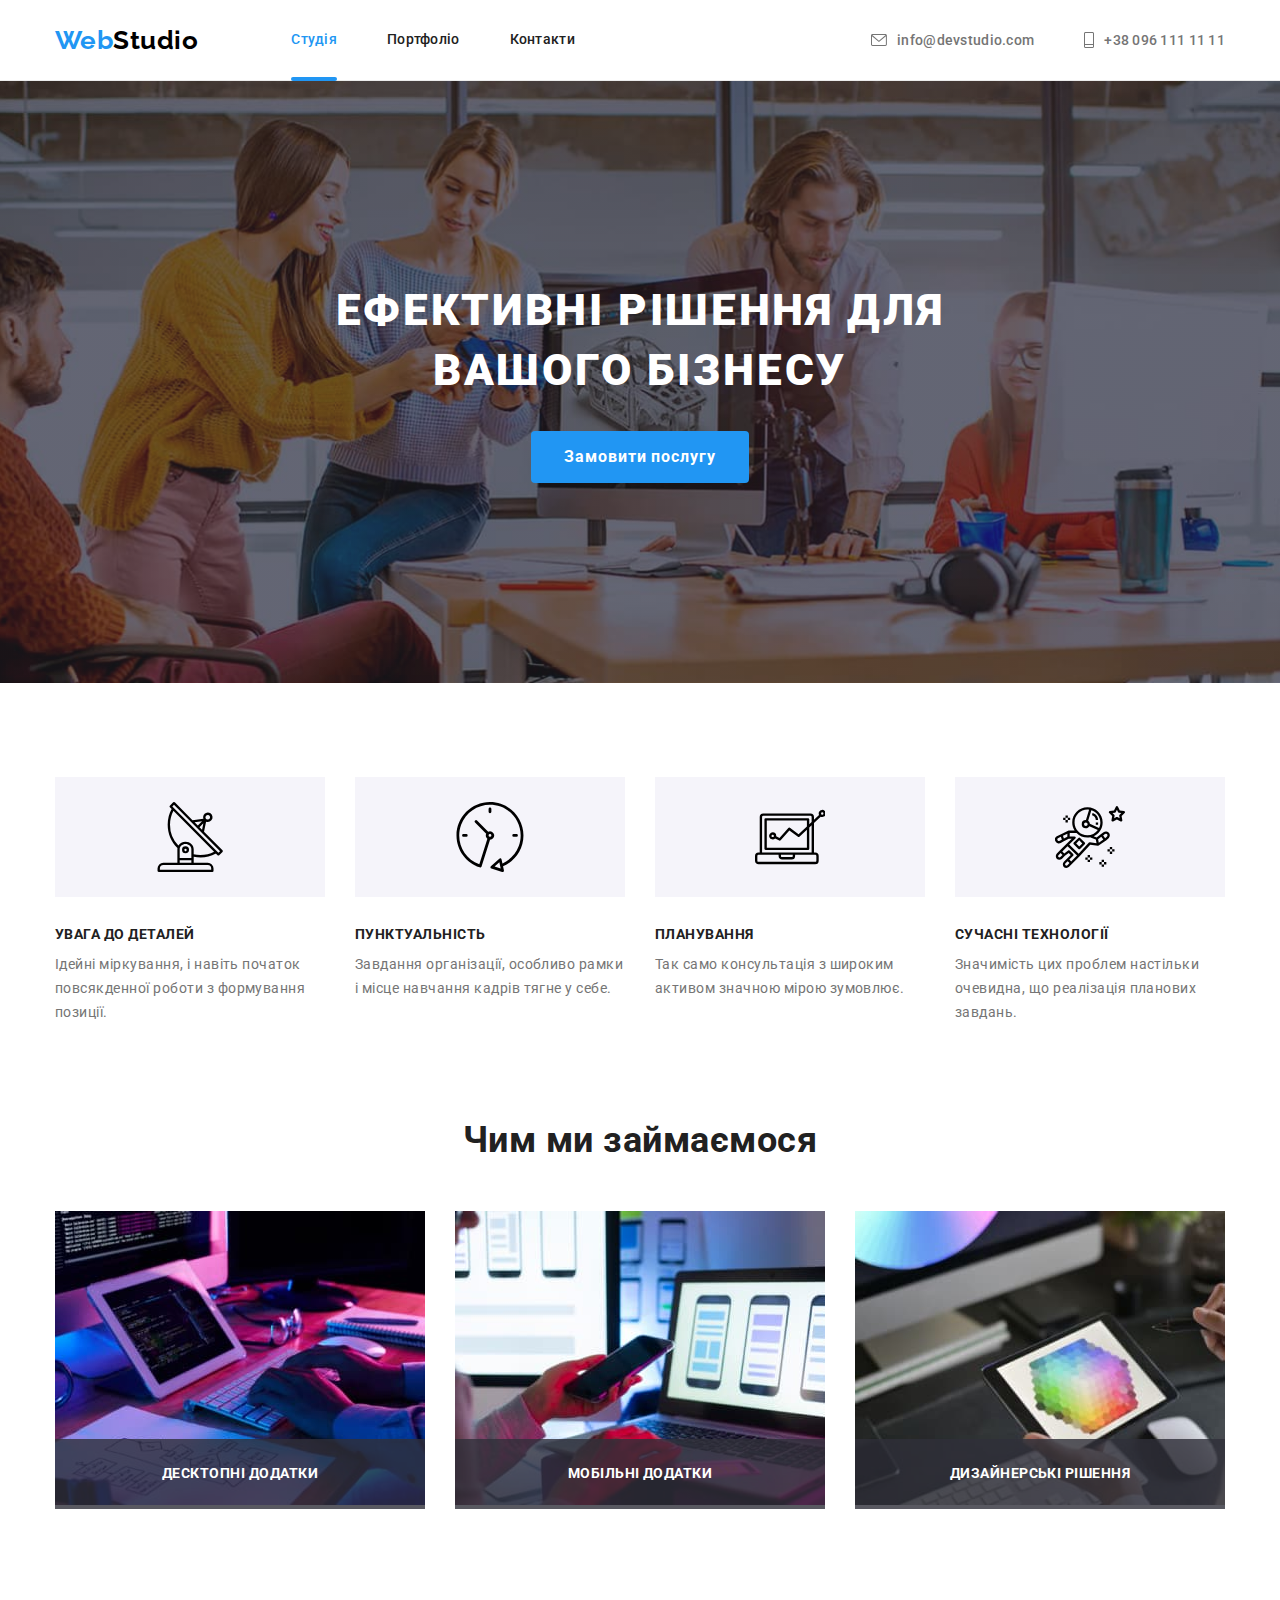
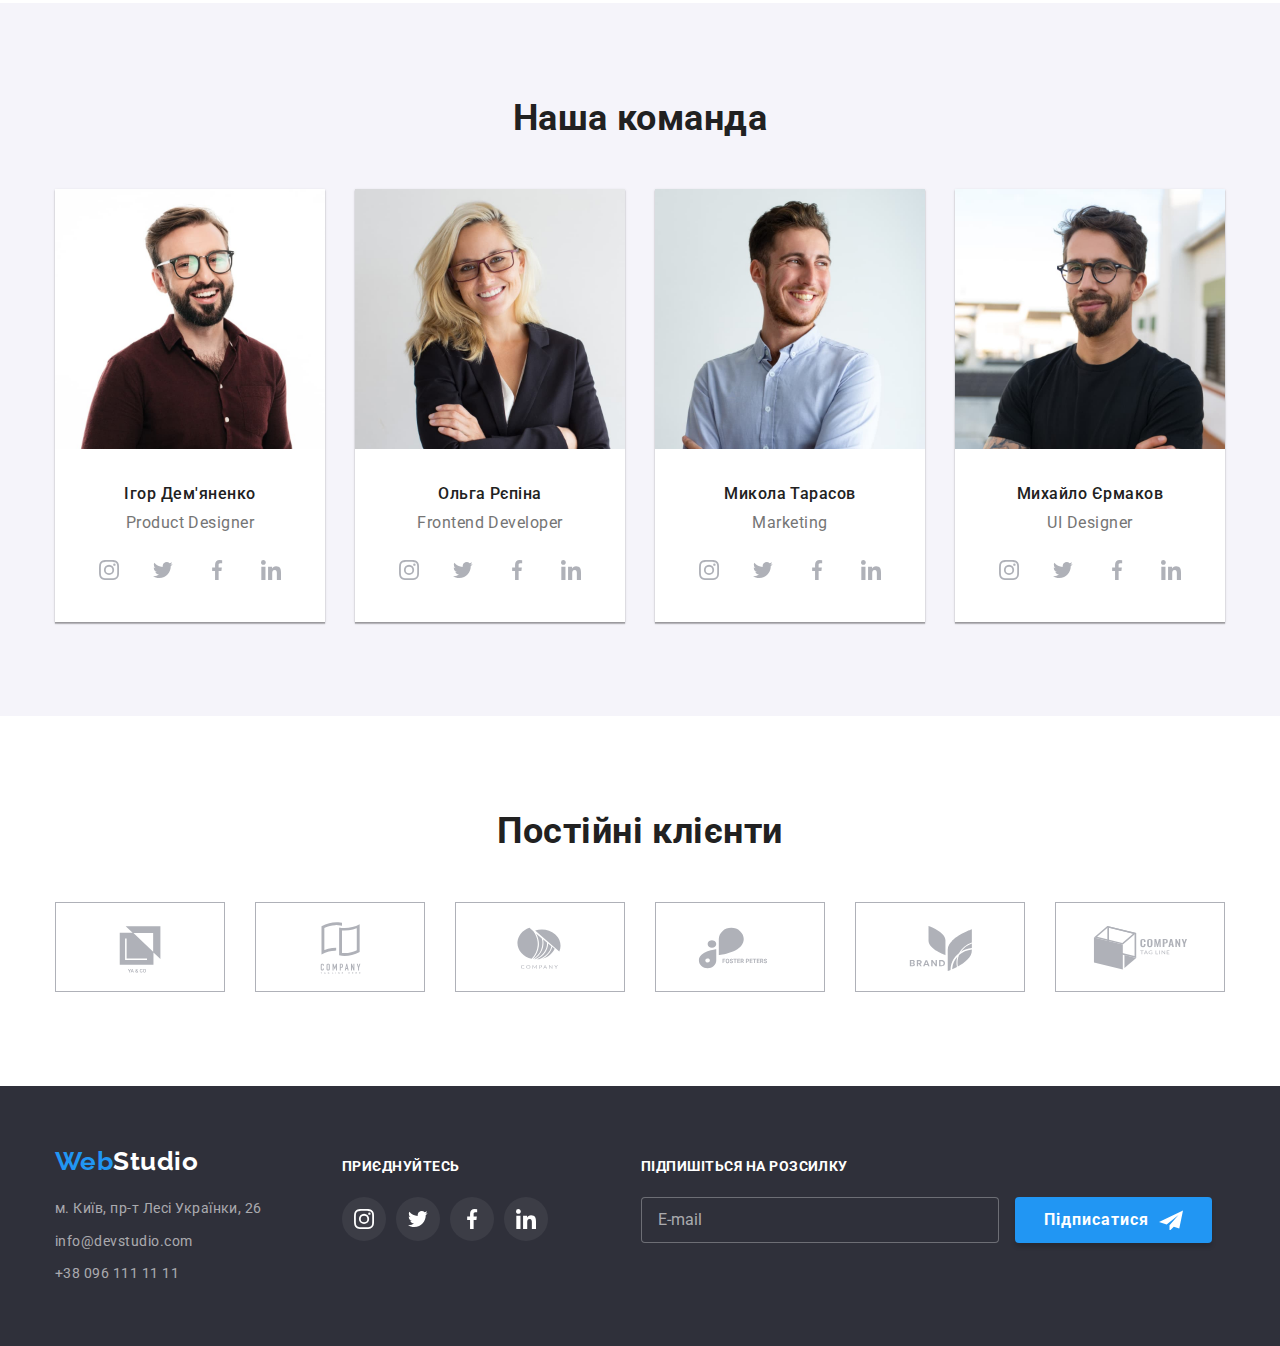
==== index.html @ da835563 "Перенесены файлы из дз 7" ====
<!DOCTYPE html>
<html lang="uk">
  <head>
    <meta charset="UTF-8" />
    <meta http-equiv="X-UA-Compatible" content="IE=edge" />
    <meta name="viewport" content="width=device-width, initial-scale=1.0" />
    <title>Студія</title>
    <link rel="preconnect" href="https://fonts.googleapis.com" />
    <link rel="preconnect" href="https://fonts.gstatic.com" crossorigin />
    <link
      href="https://fonts.googleapis.com/css2?family=Raleway:wght@700&family=Roboto:wght@400;500;700;900&display=swap"
      rel="stylesheet"
    />
    <link
      rel="stylesheet"
      href="https://cdnjs.cloudflare.com/ajax/libs/modern-normalize/1.1.0/modern-normalize.min.css"
    />
    <link rel="stylesheet" href="./css/main.min.css" />
  </head>

  <body>
    <header class="header">
      <div class="container header__section">
        <nav class="header__nav">
          <a class="header__logo logo link" href="./index.html"
            >Web<span class="header__logo--black">Studio</span></a
          >
          <ul class="nav list">
            <li class="nav__item">
              <a class="nav__link link nav__link--current" href="./index.html"
                >Студія</a
              >
            </li>
            <li class="nav__item">
              <a class="nav__link link" href="./portfolio.html">Портфоліо</a>
            </li>
            <li class="nav__item">
              <a class="nav__link link" href="">Контакти</a>
            </li>
          </ul>
        </nav>
        <ul class="header-contact header-contack__list list">
          <li class="header-contact__item">
            <a
              class="header-contact__link link"
              href="mailto:info@devstudio.com"
              ><svg class="header-contact__icon" width="16" height="12">
                <use href="./images/icons.svg#icon-envelope"></use>
              </svg>
              info@devstudio.com</a
            >
          </li>
          <li class="header-contact__item">
            <a class="header-contact__link link" href="tel:+380961111111"
              ><svg class="header-contact__icon" width="10" height="16">
                <use href="./images/icons.svg#icon-mobile"></use>
              </svg>
              +38 096 111 11 11</a
            >
          </li>
        </ul>
      </div>
    </header>

    <main>
      <section class="hero">
        <h1 class="hero__title">Ефективні рішення для вашого бізнесу</h1>
        <button class="hero__btn" type="button" data-modal-open>
          Замовити послугу
        </button>
      </section>

      <section class="features">
        <div class="container">
          <h2 class="visually-hidden">Переваги</h2>
          <ul class="features-list list">
            <li class="features-list__item">
              <div class="features-list__icon-fon">
                <svg class="features-list__icon" width="70" height="70">
                  <use href="./images/icons.svg#icon-antenna"></use>
                </svg>
              </div>

              <h3 class="features-list__title">УВАГА ДО ДЕТАЛЕЙ</h3>
              <p class="features-list__text">
                Ідейні міркування, і навіть початок повсякденної роботи з
                формування позиції.
              </p>
            </li>
            <li class="features-list__item">
              <div class="features-list__icon-fon">
                <svg class="features-list__icon" width="70" height="70">
                  <use href="./images/icons.svg#icon-clock"></use>
                </svg>
              </div>

              <h3 class="features-list__title">ПУНКТУАЛЬНІСТЬ</h3>
              <p class="features-list__text">
                Завдання організації, особливо рамки і місце навчання кадрів
                тягне у себе.
              </p>
            </li>
            <li class="features-list__item">
              <div class="features-list__icon-fon">
                <svg class="features-list__icon" width="70" height="70">
                  <use href="./images/icons.svg#icon-diagram"></use>
                </svg>
              </div>

              <h3 class="features-list__title">ПЛАНУВАННЯ</h3>
              <p class="features-list__text">
                Так само консультація з широким активом значною мірою зумовлює.
              </p>
            </li>
            <li class="features-list__item">
              <div class="features-list__icon-fon">
                <svg class="features-list__icon" width="70" height="70">
                  <use href="./images/icons.svg#icon-astronaut"></use>
                </svg>
              </div>

              <h3 class="features-list__title">СУЧАСНІ ТЕХНОЛОГІЇ</h3>
              <p class="features-list__text">
                Значимість цих проблем настільки очевидна, що реалізація
                планових завдань.
              </p>
            </li>
          </ul>
        </div>
      </section>

      <section class="work">
        <div class="container">
          <h2 class="work__title section-title">Чим ми займаємося</h2>
          <ul class="work-list list">
            <li class="work-list__item">
              <img
                src="./images/box1.jpg"
                alt="співробітник працює за компом"
                width="370"
                height="294"
              />
              <p class="work-list__text">Десктопні додатки</p>
            </li>
            <li class="work-list__item">
              <img
                src="./images/box2.jpg"
                alt="створення мобільного додатку"
                width="370"
                height="294"
              />
              <p class="work-list__text">Мобільні додатки</p>
            </li>
            <li class="work-list__item">
              <img
                src="./images/box3.jpg"
                alt="веб-дизайнер обирає кольори"
                width="370"
                height="294"
              />
              <p class="work-list__text">Дизайнерські рішення</p>
            </li>
          </ul>
        </div>
      </section>

      <section class="team">
        <div class="container">
          <h2 class="team__title section-title">Наша команда</h2>
          <ul class="team-list list">
            <li class="team-list__item">
              <img
                src="./images/img1.jpg"
                alt="фото Ігор Дем'яненко"
                width="270"
                height="260"
              />
              <div class="team-list__workers">
                <h3 class="team-list__worker">Ігор Дем'яненко</h3>
                <p class="team-list__profession" lang="en">Product Designer</p>
                <ul class="team-list__social-list list">
                  <li class="team-list__social-item">
                    <a class="team-list__social-link link" href="">
                      <svg
                        class="team-list__social-icon"
                        width="20"
                        height="20"
                      >
                        <use href="./images/icons.svg#icon-instagram"></use>
                      </svg>
                    </a>
                  </li>

                  <li class="team-list__social-item">
                    <a class="team-list__social-link link" href="">
                      <svg
                        class="team-list__social-icon"
                        width="20"
                        height="20"
                      >
                        <use href="./images/icons.svg#icon-twitter"></use>
                      </svg>
                    </a>
                  </li>

                  <li class="team-list__social-item">
                    <a class="team-list__social-link link" href="">
                      <svg
                        class="team-list__social-icon"
                        width="20"
                        height="20"
                      >
                        <use href="./images/icons.svg#icon-facebook"></use>
                      </svg>
                    </a>
                  </li>

                  <li class="team-list__social-item">
                    <a class="team-list__social-link link" href="">
                      <svg
                        class="team-list__social-icon"
                        width="20"
                        height="20"
                      >
                        <use href="./images/icons.svg#icon-linkedin"></use>
                      </svg>
                    </a>
                  </li>
                </ul>
              </div>
            </li>

            <li class="team-list__item">
              <img
                src="./images/img2.jpg"
                alt="фото Ольга Рєпіна"
                width="270"
                height="260"
              />
              <div class="team-list__workers">
                <h3 class="team-list__worker">Ольга Рєпіна</h3>
                <p class="team-list__profession" lang="en">
                  Frontend Developer
                </p>
                <ul class="team-list__social-list list">
                  <li class="team-list__social-item">
                    <a class="team-list__social-link link" href="">
                      <svg
                        class="team-list__social-icon"
                        width="20"
                        height="20"
                      >
                        <use href="./images/icons.svg#icon-instagram"></use>
                      </svg>
                    </a>
                  </li>

                  <li class="team-list__social-item">
                    <a class="team-list__social-link link" href="">
                      <svg
                        class="team-list__social-icon"
                        width="20"
                        height="20"
                      >
                        <use href="./images/icons.svg#icon-twitter"></use>
                      </svg>
                    </a>
                  </li>

                  <li class="team-list__social-item">
                    <a class="team-list__social-link link" href="">
                      <svg
                        class="team-list__social-icon"
                        width="20"
                        height="20"
                      >
                        <use href="./images/icons.svg#icon-facebook"></use>
                      </svg>
                    </a>
                  </li>

                  <li class="team-list__social-item">
                    <a class="team-list__social-link link" href="">
                      <svg
                        class="team-list__social-icon"
                        width="20"
                        height="20"
                      >
                        <use href="./images/icons.svg#icon-linkedin"></use>
                      </svg>
                    </a>
                  </li>
                </ul>
              </div>
            </li>
            <li class="team-list__item">
              <img
                src="./images/img3.jpg"
                alt="фото Микола Тарасов"
                width="270"
                height="260"
              />
              <div class="team-list__workers">
                <h3 class="team-list__worker">Микола Тарасов</h3>
                <p class="team-list__profession" lang="en">Marketing</p>
                <ul class="team-list__social-list list">
                  <li class="team-list__social-item">
                    <a class="team-list__social-link link" href="">
                      <svg
                        class="team-list__social-icon"
                        width="20"
                        height="20"
                      >
                        <use href="./images/icons.svg#icon-instagram"></use>
                      </svg>
                    </a>
                  </li>

                  <li class="team-list__social-item">
                    <a class="team-list__social-link link" href="">
                      <svg
                        class="team-list__social-icon"
                        width="20"
                        height="20"
                      >
                        <use href="./images/icons.svg#icon-twitter"></use>
                      </svg>
                    </a>
                  </li>

                  <li class="team-list__social-item">
                    <a class="team-list__social-link link" href="">
                      <svg
                        class="team-list__social-icon"
                        width="20"
                        height="20"
                      >
                        <use href="./images/icons.svg#icon-facebook"></use>
                      </svg>
                    </a>
                  </li>

                  <li class="team-list__social-item">
                    <a class="team-list__social-link link" href="">
                      <svg
                        class="team-list__social-icon"
                        width="20"
                        height="20"
                      >
                        <use href="./images/icons.svg#icon-linkedin"></use>
                      </svg>
                    </a>
                  </li>
                </ul>
              </div>
            </li>
            <li class="team-list__item">
              <img
                src="./images/img4.jpg"
                alt="фото Михайло Єрмаков"
                width="270"
                height="260"
              />
              <div class="team-list__workers">
                <h3 class="team-list__worker">Михайло Єрмаков</h3>
                <p class="team-list__profession" lang="en">UI Designer</p>
                <ul class="team-list__social-list list">
                  <li class="team-list__social-item">
                    <a class="team-list__social-link link" href="">
                      <svg
                        class="team-list__social-icon"
                        width="20"
                        height="20"
                      >
                        <use href="./images/icons.svg#icon-instagram"></use>
                      </svg>
                    </a>
                  </li>

                  <li class="team-list__social-item">
                    <a class="team-list__social-link link" href="">
                      <svg
                        class="team-list__social-icon"
                        width="20"
                        height="20"
                      >
                        <use href="./images/icons.svg#icon-twitter"></use>
                      </svg>
                    </a>
                  </li>

                  <li class="team-list__social-item">
                    <a class="team-list__social-link link" href="">
                      <svg
                        class="team-list__social-icon"
                        width="20"
                        height="20"
                      >
                        <use href="./images/icons.svg#icon-facebook"></use>
                      </svg>
                    </a>
                  </li>

                  <li class="team-list__social-item">
                    <a class="team-list__social-link link" href="">
                      <svg
                        class="team-list__social-icon"
                        width="20"
                        height="20"
                      >
                        <use href="./images/icons.svg#icon-linkedin"></use>
                      </svg>
                    </a>
                  </li>
                </ul>
              </div>
            </li>
          </ul>
        </div>
      </section>

      <section class="client">
        <div class="container">
          <h2 class="client__title">Постійні клієнти</h2>
          <ul class="client__list customers list">
            <li class="customers__item">
              <a class="customers__link link" href="">
                <svg class="customers__icon" width="106" height="60">
                  <use href="./images/icons.svg#icon-client_1"></use>
                </svg>
              </a>
            </li>

            <li class="customers__item">
              <a class="customers__link link" href="">
                <svg class="customers__icon" width="106" height="60">
                  <use href="./images/icons.svg#icon-client_2"></use>
                </svg>
              </a>
            </li>

            <li class="customers__item">
              <a class="customers__link link" href="">
                <svg class="customers__icon" width="106" height="60">
                  <use href="./images/icons.svg#icon-client_3"></use>
                </svg>
              </a>
            </li>

            <li class="customers__item">
              <a class="customers__link link" href="">
                <svg class="customers__icon" width="106" height="60">
                  <use href="./images/icons.svg#icon-client_4"></use>
                </svg>
              </a>
            </li>

            <li class="customers__item">
              <a class="customers__link link" href="">
                <svg class="customers__icon" width="106" height="60">
                  <use href="./images/icons.svg#icon-client_5"></use>
                </svg>
              </a>
            </li>

            <li class="customers__item">
              <a class="customers__link link" href="">
                <svg class="customers__icon" width="106" height="60">
                  <use href="./images/icons.svg#icon-client_6"></use>
                </svg>
              </a>
            </li>
          </ul>
        </div>
      </section>
    </main>

    <footer class="footer">
      <div class="container">
        <div class="footer__flex">
          <div class="footer__contacts-flex">
            <a class="footer__logo logo link" href="./index.html"
              >Web<span class="footer__logo--white">Studio</span>
            </a>

            <address class="footer-contact">
              <ul class="footer-contact__list list">
                <li class="footer-contact__item">
                  <a
                    class="footer-contact__link footer-contact__address link"
                    href="https://goo.gl/maps/CdvJLRiEL6Q8Smko8"
                    target="_blank"
                    rel="noreferrer noopener"
                    >м. Київ, пр-т Лесі Українки, 26</a
                  >
                </li>
                <li class="footer-contact__item">
                  <a
                    class="footer-contact__link link"
                    href="mailto:info@devstudio.com"
                    >info@devstudio.com</a
                  >
                </li>
                <li class="footer-contact__item">
                  <a class="footer-contact__link link" href="tel:+380961111111"
                    >+38 096 111 11 11</a
                  >
                </li>
              </ul>
            </address>
          </div>
          <div class="social-section">
            <p class="social-section__text">ПРИЄДНУЙТЕСЬ</p>
            <ul class="footer-list list">
              <li class="footer-list__item">
                <a class="footer-list__link" href="">
                  <svg class="footer-list__icon" width="20" height="20">
                    <use href="./images/icons.svg#icon-instagram"></use>
                  </svg>
                </a>
              </li>

              <li class="footer-list__item">
                <a class="footer-list__link" href="">
                  <svg class="footer-list__icon" width="20" height="20">
                    <use href="./images/icons.svg#icon-twitter"></use>
                  </svg>
                </a>
              </li>

              <li class="footer-list__item">
                <a class="footer-list__link" href="">
                  <svg class="footer-list__icon" width="20" height="20">
                    <use href="./images/icons.svg#icon-facebook"></use>
                  </svg>
                </a>
              </li>

              <li class="footer-list__item">
                <a class="footer-list__link" href="">
                  <svg class="footer-list__icon" width="20" height="20">
                    <use href="./images/icons.svg#icon-linkedin"></use>
                  </svg>
                </a>
              </li>
            </ul>
          </div>
          <div class="footer-submit">
            <p class="footer-submit__text">Підпишіться на розсилку</p>
            <div class="footer-submit__form">
              <label class="footer-submit__label" for="submit-mail"></label>
              <input
                class="footer-submit__input"
                type="email"
                name="submit-mail"
                id="submit-mail"
                placeholder="E-mail"
              />
              <button class="footer-submit__btn" type="submit">
                Підписатися
              </button>
            </div>
          </div>
        </div>
      </div>
    </footer>
    <div class="backdrop is-hidden" data-modal>
      <div class="modal">
        <button type="button" class="close-btn" data-modal-close>
          <svg class="modal-icon" width="11" height="11">
            <use href="./images/icons.svg#icon-vector"></use>
          </svg>
        </button>

        <form class="form">
          <span class="form-title">Залиште свої дані, ми вам передзвонимо</span>

          <div class="form-field top-title">
            <label class="form-label" for="name">Ім'я</label>
            <input class="form-input" type="text" name="name" id="name" />
            <svg class="input-icon" width="12" height="12">
              <use href="./images/icons.svg#icon-name"></use>
            </svg>
          </div>
          <div class="form-field">
            <label class="form-label" for="tel">Телефон</label>
            <input class="form-input" type="tel" name="tel" id="tel" />
            <svg class="input-icon" width="12" height="12">
              <use href="./images/icons.svg#icon-tel"></use>
            </svg>
          </div>
          <div class="form-field">
            <label class="form-label" for="email">Пошта</label>
            <input class="form-input" type="email" name="email" id="email" />
            <svg class="input-icon" width="12" height="12">
              <use href="./images/icons.svg#icon-mail"></use>
            </svg>
          </div>
          <div class="form-field">
            <label class="comment-label" for="comment">Коментар</label>
            <textarea
              class="comment"
              name="comment"
              id="comment"
              rows="9"
              placeholder="Введите текст"
            ></textarea>
          </div>
          <div class="form-field-chek">
            <label class="policy-label" for="policy">
              <input
                class="form-checkbox"
                type="checkbox"
                name="policy"
                id="policy"
              />
              <span class="icon-chek"></span>
              Погоджуюся з розсилкою та приймаю
              <a class="policy-link" href="">Умови договору</a>
            </label>
          </div>
          <button class="form-btn" type="submit">Відправити</button>
        </form>
      </div>
    </div>
    <script src="./js/modal.js"></script>
  </body>
</html>
---- css/main.min.css ----
:root{--primary-text-color: #212121;--secondary-text-color: #757575;--white-text-color: #ffffff;--accent-color: #2196f3;--black-logo-color: #000000;--footer-text-color: rgba(255, 255, 255, 0.6);--white-background-color: #ffffff;--hero-background-color: #2f303a;--team-background-color: #f5f4fa}body{font-family:"Roboto";letter-spacing:0.03em;background-color:var(--white-background-color);color:var(--primary-text-color)}.list{list-style:none}.link{text-decoration:none}h1,h2,h3,h4,h5,h6,p,ul{margin:0;padding:0}.container{width:1200px;margin-left:auto;margin-right:auto;padding-left:15px;padding-right:15px}.section-title{font-weight:700;font-size:36px;line-height:1.17;text-align:center;color:var(--primary-text-color)}.logo{font-family:"Raleway";font-weight:700;font-size:26px;line-height:1.19;align-items:center;text-align:center;color:var(--accent-color)}.visually-hidden{position:absolute;width:1px;height:1px;margin:-1px;padding:0;overflow:hidden;border:0;clip:rect(0 0 0 0)}.header{border-bottom:1px solid #ececec}.header__section{display:flex;align-items:center}.header__nav{display:flex;align-items:center}.header__logo{margin-right:93px}.header__logo--black{color:var(--black-logo-color)}.nav{display:flex}.nav__item:not(:last-child){margin-right:50px}.nav__link{display:block;padding-top:32px;padding-bottom:32px;font-weight:500;font-size:14px;line-height:1.14;letter-spacing:0.02em;color:var(--primary-text-color);position:relative;transition:color 250ms cubic-bezier(0.4, 0, 0.2, 1)}.nav__link:focus,.nav__link:hover{color:var(--accent-color)}.nav__link--current{color:var(--accent-color)}.nav__link--current::after{position:absolute;display:block;content:"";width:100%;height:4px;border-radius:2px;bottom:-1px;background-color:var(--accent-color)}.header-contact{display:flex}.header-contack__list{margin-left:auto}.header-contact__item+.header-contact__item{margin-left:50px}.header-contact__link{display:inline-flex;padding:32px 0px 32px;align-items:center;font-weight:500;font-size:14px;line-height:16px;letter-spacing:0.02em;color:var(--secondary-text-color);transition:color 250ms cubic-bezier(0.4, 0, 0.2, 1)}.header-contact__link:hover,.header-contact__link:focus{color:var(--accent-color)}.header-contact__icon{margin-right:10px;fill:currentColor}.hero{padding-top:200px;padding-bottom:200px;max-width:1600px;min-height:600px;margin-left:auto;margin-right:auto;background-image:linear-gradient(to right, rgba(47,48,58,0.4), rgba(47,48,58,0.4)),url(../images/hero.jpg);background-color:var(--hero-background-color);background-repeat:no-repeat;background-position:center;background-size:cover;text-align:center}.hero__title{margin-bottom:30px;margin-left:auto;margin-right:auto;max-width:696px;font-weight:900;font-size:44px;line-height:1.36;letter-spacing:0.06em;text-transform:uppercase;color:var(--white-text-color)}.hero__btn{display:inline-block;min-width:200px;border-radius:4px;border:1px solid transparent;padding:10px 32px;background-color:var(--accent-color);color:var(--white-text-color);font-family:"Roboto";font-weight:700;font-size:16px;line-height:1.88;align-items:center;text-align:center;letter-spacing:0.06em;cursor:pointer;transition:background-color 250ms cubic-bezier(0.4, 0, 0.2, 1),color 250ms cubic-bezier(0.4, 0, 0.2, 1)}.hero__btn:hover,.hero__btn:focus{background-color:var(--white-text-color);color:var(--accent-color)}.features{padding-top:94px;padding-bottom:94px}.features-list{display:flex}.features-list__item:not(:last-child){margin-right:30px;max-width:270px}.features-list__icon-fon{display:flex;width:270px;height:120px;align-items:center;justify-content:center;flex-direction:column;margin-bottom:30px;background-color:var(--team-background-color)}.features-list__icon{align-items:center}.features-list__title{margin-bottom:10px;font-weight:700;font-size:14px;line-height:1.14;text-transform:uppercase}.features-list__text{font-size:14px;line-height:1.71;color:var(--secondary-text-color)}.work{padding-bottom:94px}.work__title{margin-bottom:50px}.work-list{display:flex}.work-list__item{position:relative}.work-list__item:not(:last-child){margin-right:30px}.work-list__text{width:100%;position:absolute;bottom:0;left:0;padding:27px 0px;font-weight:bold;font-size:14px;line-height:1.14;text-align:center;text-transform:uppercase;color:var(--white-text-color);background-color:rgba(47,48,58,0.8)}.team{padding-top:94px;padding-bottom:94px;background-color:var(--team-background-color)}.team__title{margin-bottom:50px}.team-list{display:flex}.team-list__item{box-shadow:0px 1px 3px rgba(0,0,0,0.12),0px 1px 1px rgba(0,0,0,0.14),0px 2px 1px rgba(0,0,0,0.2);background-color:var(--white-background-color)}.team-list__item:not(:last-child){margin-right:30px}.team-list__workers{padding:30px 0px}.team-list__worker{font-weight:500;font-size:16px;line-height:1.19;text-align:center}.team-list__profession{margin-top:10px;font-size:16px;line-height:1.19;text-align:center;color:var(--secondary-text-color)}.team-list__social-list{display:flex;justify-content:space-between;align-items:center;padding:0px 32px;margin-top:16px;list-style:none}.team-list__social-item{width:44px;height:44px}.team-list__social-link{display:block;width:44px;height:44px;border-radius:50%;color:#afb1b8;background-color:#ffffff;transition:background-color 250ms cubic-bezier(0.4, 0, 0.2, 1),color 250ms cubic-bezier(0.4, 0, 0.2, 1)}.team-list__social-link:hover,.team-list__social-link:focus{color:#ffffff;background-color:var(--accent-color)}.team-list__social-icon{margin:12px 0px 0px 12px;fill:currentColor}.client{padding-top:94px;padding-bottom:94px}.client__title{margin-bottom:50px;font-weight:700;font-size:36px;line-height:1.17;text-align:center}.client__list{padding:0;margin:0;list-style:none;justify-content:space-between;align-items:center}.customers{display:flex}.customers__item{width:170px;height:90px;transition:border-color 250ms cubic-bezier(0.4, 0, 0.2, 1),color 250ms cubic-bezier(0.4, 0, 0.2, 1)}.customers__item:not(:last-child){margin-right:30px}.customers__item:focus,.customers__item:hover{color:var(--accent-color);border-color:var(--accent-color)}.customers__link{display:block;width:170px;height:90px;border:1px solid #afb1b8;color:#afb1b8;background-color:#fff;padding:16px 32px;transition:border-color 250ms cubic-bezier(0.4, 0, 0.2, 1),color 250ms cubic-bezier(0.4, 0, 0.2, 1)}.customers__link:focus,.customers__link:hover{color:var(--accent-color);border-color:var(--accent-color)}.customers__icon{fill:currentColor}.footer{padding-top:60px;padding-bottom:60px;background-color:var(--hero-background-color)}.footer__flex{display:flex;margin:0;padding:0;list-style:none}.footer__logo--white{color:var(--white-text-color)}.footer-contact{margin-top:20px}.footer-contact__address{color:var(--white-text-color)}.footer-contact__item{margin-top:9px}.footer-contact__link{font-style:normal;font-size:14px;line-height:1.71;color:var(--footer-text-color);transition:color 250ms cubic-bezier(0.4, 0, 0.2, 1)}.footer-contact__link:hover,.footer-contact__link:focus{color:var(--accent-color)}.social-section{margin-left:80px;width:206px}.social-section__text{padding:20px 0px 10px 0px;margin-bottom:20px;font-weight:700;font-size:14px;line-height:1.14px;text-transform:uppercase;color:var(--white-text-color)}.footer-list{display:flex;justify-content:space-between;align-items:center;padding:0;margin-top:0;list-style:none}.footer-list__item{width:44px;height:44px}.footer-list__link{display:block;width:44px;height:44px;border-radius:50%;color:#ffffff;background-color:#ffffff10;transition:background-color 250ms cubic-bezier(0.4, 0, 0.2, 1),color 250ms cubic-bezier(0.4, 0, 0.2, 1)}.footer-list__link:hover,.footer-list__link:focus{color:#ffffff;background-color:var(--accent-color)}.footer-list__icon{margin:12px 0px 0px 12px;fill:currentColor}.footer-submit{margin-left:93px}.footer-submit__text{padding:20px 0px 10px 0px;margin-bottom:20px;font-weight:700;font-size:14px;line-height:1.14px;text-transform:uppercase;color:var(--white-text-color)}.footer-submit__input{width:358px;margin:0;padding:13px 16px;border-radius:4px;border:1px solid rgba(255,255,255,0.3);background-color:var(--hero-background-color);color:var(--white-text-color)}.footer-submit__input::placeholder{font-size:16px;line-height:1.25;color:rgba(255,255,255,0.6)}.footer-submit__btn{display:inline-flex;align-items:center;justify-content:center;border:none;margin:0;padding:8px 29px;border-radius:4px;background-color:var(--accent-color);box-shadow:0px 4px 4px rgba(0,0,0,0.15);color:var(--white-text-color);font-family:"Roboto";font-style:normal;font-weight:700;font-size:16px;line-height:1.87;letter-spacing:0.06em;cursor:pointer;min-height:43px;margin-left:12px}.footer-submit__btn::after{content:"";display:inline-block;width:24px;height:20px;margin-left:10px;background-image:url(../images/send.svg)}.portfolio-section{padding-top:94px;padding-bottom:94px}.portfolio-btn-list{display:flex;justify-content:center;margin-bottom:50px}.portfolio-btn-item:not(:last-child){margin-right:8px}.portfolio-item:hover .portfolio-overlay{transform:translateY(0)}.portfolio-description{position:relative;overflow:hidden}.portfolio-overlay{position:absolute;display:inline-block;content:"";width:100%;height:100%;top:0;left:0;background-color:rgba(33,150,243,0.9);transform:translateY(100%);transition:transform 250ms cubic-bezier(0.4, 0, 0.2, 1)}.portfolio-description-text{position:absolute;top:0;left:0;padding:63px 24px;font-size:18px;line-height:1.56;color:var(--white-text-color)}.portfolio-btn{display:inline-block;min-width:73px;border-radius:4px;border:1px solid transparent;padding:6px 22px;font-family:"Roboto";font-weight:500;font-size:16px;line-height:1.63;letter-spacing:0.03em;text-align:center;background-color:var(--team-background-color);color:var(--primary-text-color);cursor:pointer;transition:background-color 250ms cubic-bezier(0.4, 0, 0.2, 1),color 250ms cubic-bezier(0.4, 0, 0.2, 1),box-shadow 250ms cubic-bezier(0.4, 0, 0.2, 1)}.portfolio-btn:hover,.portfolio-btn:focus{background-color:var(--accent-color);color:var(--white-text-color);box-shadow:0px 3px 1px rgba(0,0,0,0.1),0px 1px 2px rgba(0,0,0,0.08),0px 2px 2px rgba(0,0,0,0.12)}.portfolio-list{display:flex;flex-wrap:wrap;margin:-15px}.portfolio-item{margin:15px;transition:box-shadow 250ms cubic-bezier(0.4, 0, 0.2, 1)}.portfolio-item:hover,.portfolio-item:focus{box-shadow:0px 3px 1px rgba(0,0,0,0.1),0px 1px 2px rgba(0,0,0,0.08),0px 2px 2px rgba(0,0,0,0.12)}.portfolio-border{border:1px solid #eeeeee;border-top:transparent;padding:20px 24px}.portfolio-list-title{font-weight:700;font-size:18px;line-height:2;letter-spacing:0.06em}.portfolio-list-text{margin-top:4px;font-size:16px;line-height:1.87;color:var(--secondary-text-color)}.backdrop{position:fixed;display:flex;align-items:center;justify-content:center;width:100vw;height:100vh;background-color:rgba(0,0,0,0.2);top:0;transition:opacity 250ms cubic-bezier(0.4, 0, 0.2, 1),visibility 250ms cubic-bezier(0.4, 0, 0.2, 1)}.backdrop.is-hidden{opacity:0;visibility:hidden;pointer-events:none}.backdrop.is-hidden .modal{transform:scale(2)}.modal{width:528px;min-height:581px;background-color:#ffffff;position:relative;transform:scale(1);transition:transform 250ms cubic-bezier(0.4, 0, 0.2, 1)}.modal-icon{fill:var(--black-logo-color);transition:fill 250ms cubic-bezier(0.4, 0, 0.2, 1)}.close-btn{position:absolute;display:flex;align-items:center;justify-content:center;right:8px;top:8px;background-color:transparent;border-radius:50%;width:30px;height:30px;border:1px solid rgba(0,0,0,0.1);cursor:pointer}.close-btn:hover .modal-icon{fill:var(--accent-color)}.form{width:528px;margin-left:auto;margin-right:auto;padding:40px}.form-title{font-weight:700;font-size:20px;line-height:1.15;text-align:center}.top-title{margin-top:12px}.form-field{position:relative;display:flex;flex-direction:column;margin-bottom:10px}.form-label,.comment-label{font-size:12px;line-height:1.17;letter-spacing:0.01em;color:var(--secondary-text-color);margin-bottom:4px}.form-input{width:100%;margin:0;padding:11px 42px;border:1px solid rgba(33,33,33,0.2);border-radius:4px;outline:none;transition:border-color 250ms cubic-bezier(0.4, 0, 0.2, 1)}.form-input:focus{border-color:var(--accent-color)}.form-input:focus ~ .input-icon{fill:var(--accent-color)}.input-icon{position:absolute;top:50%;left:15px;transform:translateY(25%);display:inline-block;width:12px;height:12px;transition:fill 250ms cubic-bezier(0.4, 0, 0.2, 1)}textarea{resize:none;border:1px solid rgba(33,33,33,0.2);border-radius:4px;padding:12px 16px;font-size:12px;line-height:1.17;letter-spacing:0.01em;height:120px;outline:none;transition:border-color 250ms cubic-bezier(0.4, 0, 0.2, 1)}textarea:focus{border-color:var(--accent-color)}.comment::placeholder{font-size:12px;line-height:1.17;letter-spacing:0.01em;color:#757575}.form-field-chek{padding-left:14px;margin-top:25px;margin-bottom:30px}.icon-chek{display:inline-block;width:16px;height:15px;border:2px solid #212121;border-radius:2px;margin-right:7px}.form-checkbox{position:absolute;width:1px;height:1px;margin:-1px;padding:0;overflow:hidden;border:0;clip:rect(0 0 0 0)}.form-checkbox:checked+.icon-chek{background-image:url(../images/icon-check.svg);background-position:center;background-repeat:no-repeat;background-color:var(--accent-color);background-origin:border-box;border-color:var(--accent-color)}.policy-label{display:flex;align-items:center;font-size:14px;line-height:1.71;color:var(--secondary-text-color)}.policy-link{margin-left:4px;color:#2196f3}.form-btn{display:flex;align-items:center;justify-content:center;margin:0 auto;padding:10px 56px;border:none;border-radius:4px;text-align:center;text-decoration:none;font-family:"Roboto";font-style:normal;font-weight:700;font-size:16px;line-height:1.87;letter-spacing:0.06em;cursor:pointer;background-color:var(--accent-color);box-shadow:0px 4px 4px rgba(0,0,0,0.15);color:var(--white-text-color);transition:background-color 250ms cubic-bezier(0.4, 0, 0.2, 1)}.form-btn:focus,.form-btn:hover{background-color:#188ce8}
/*# sourceMappingURL=main.min.css.map */
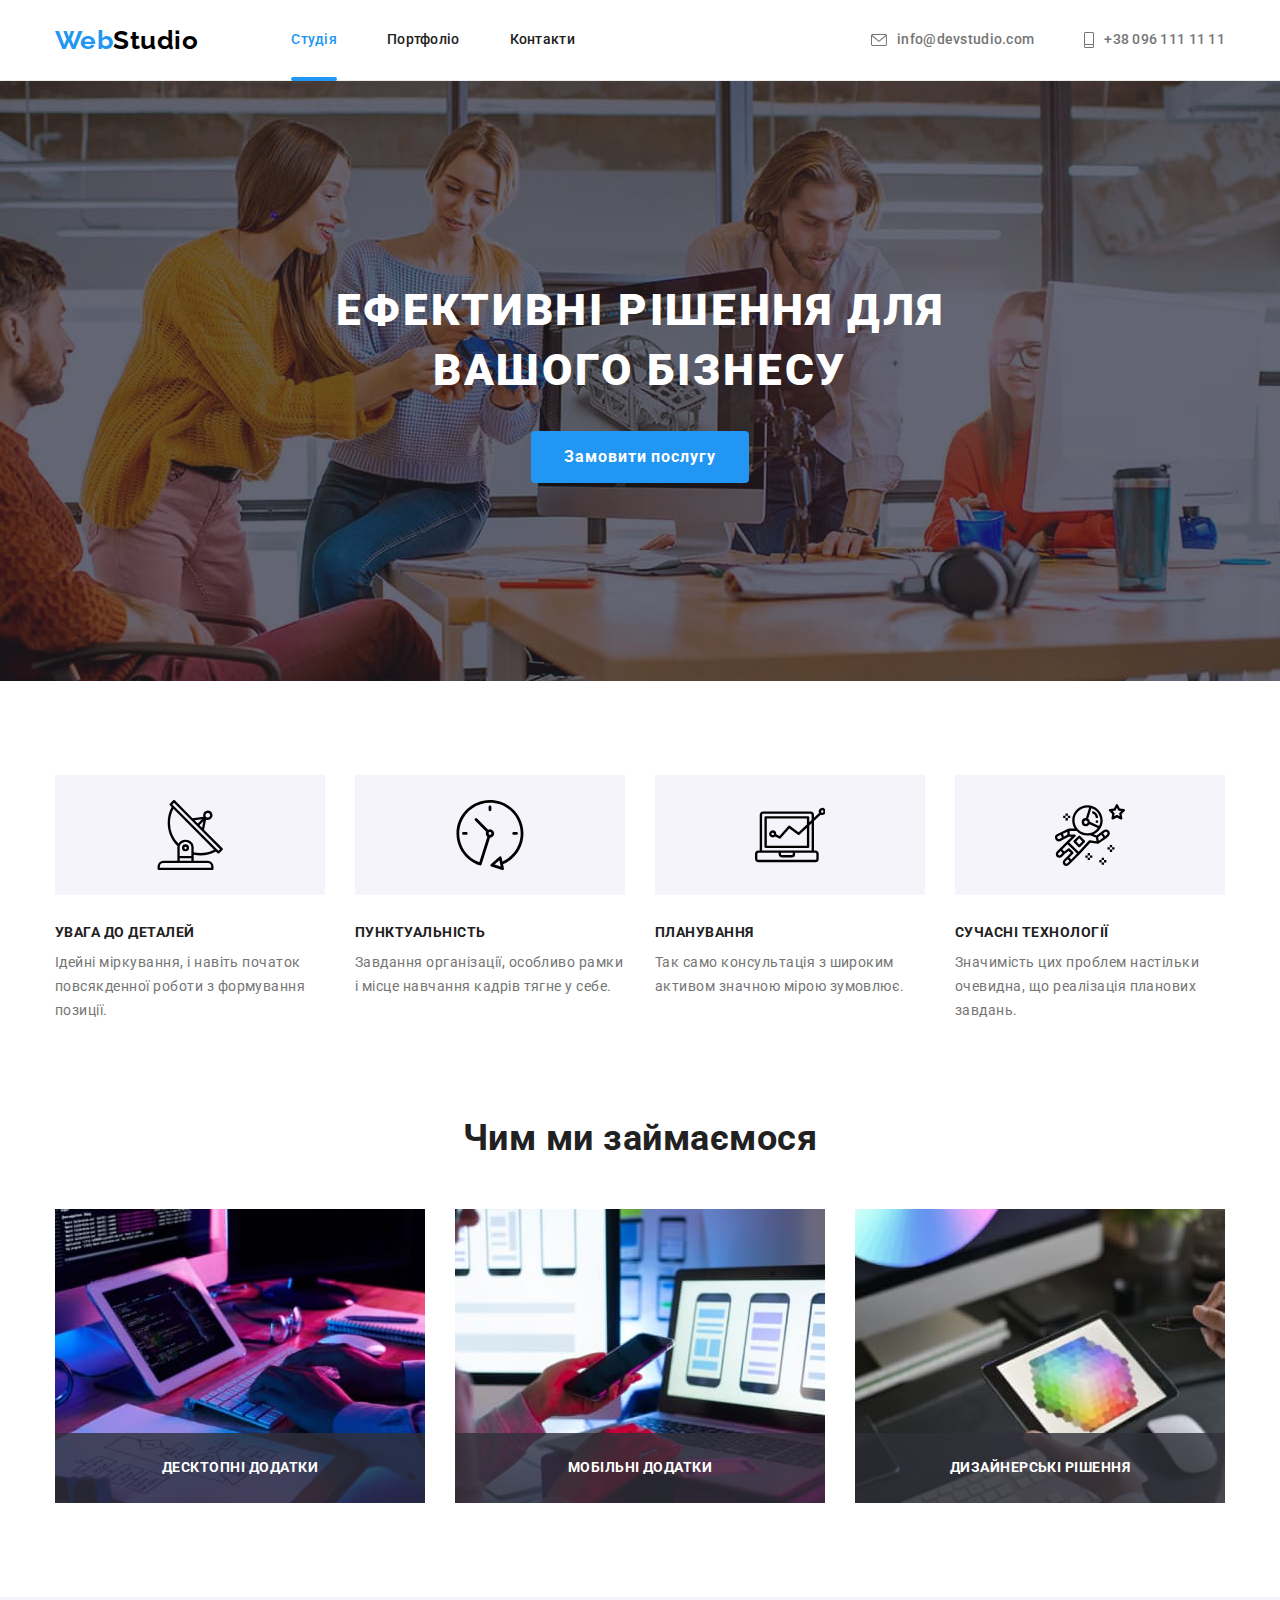
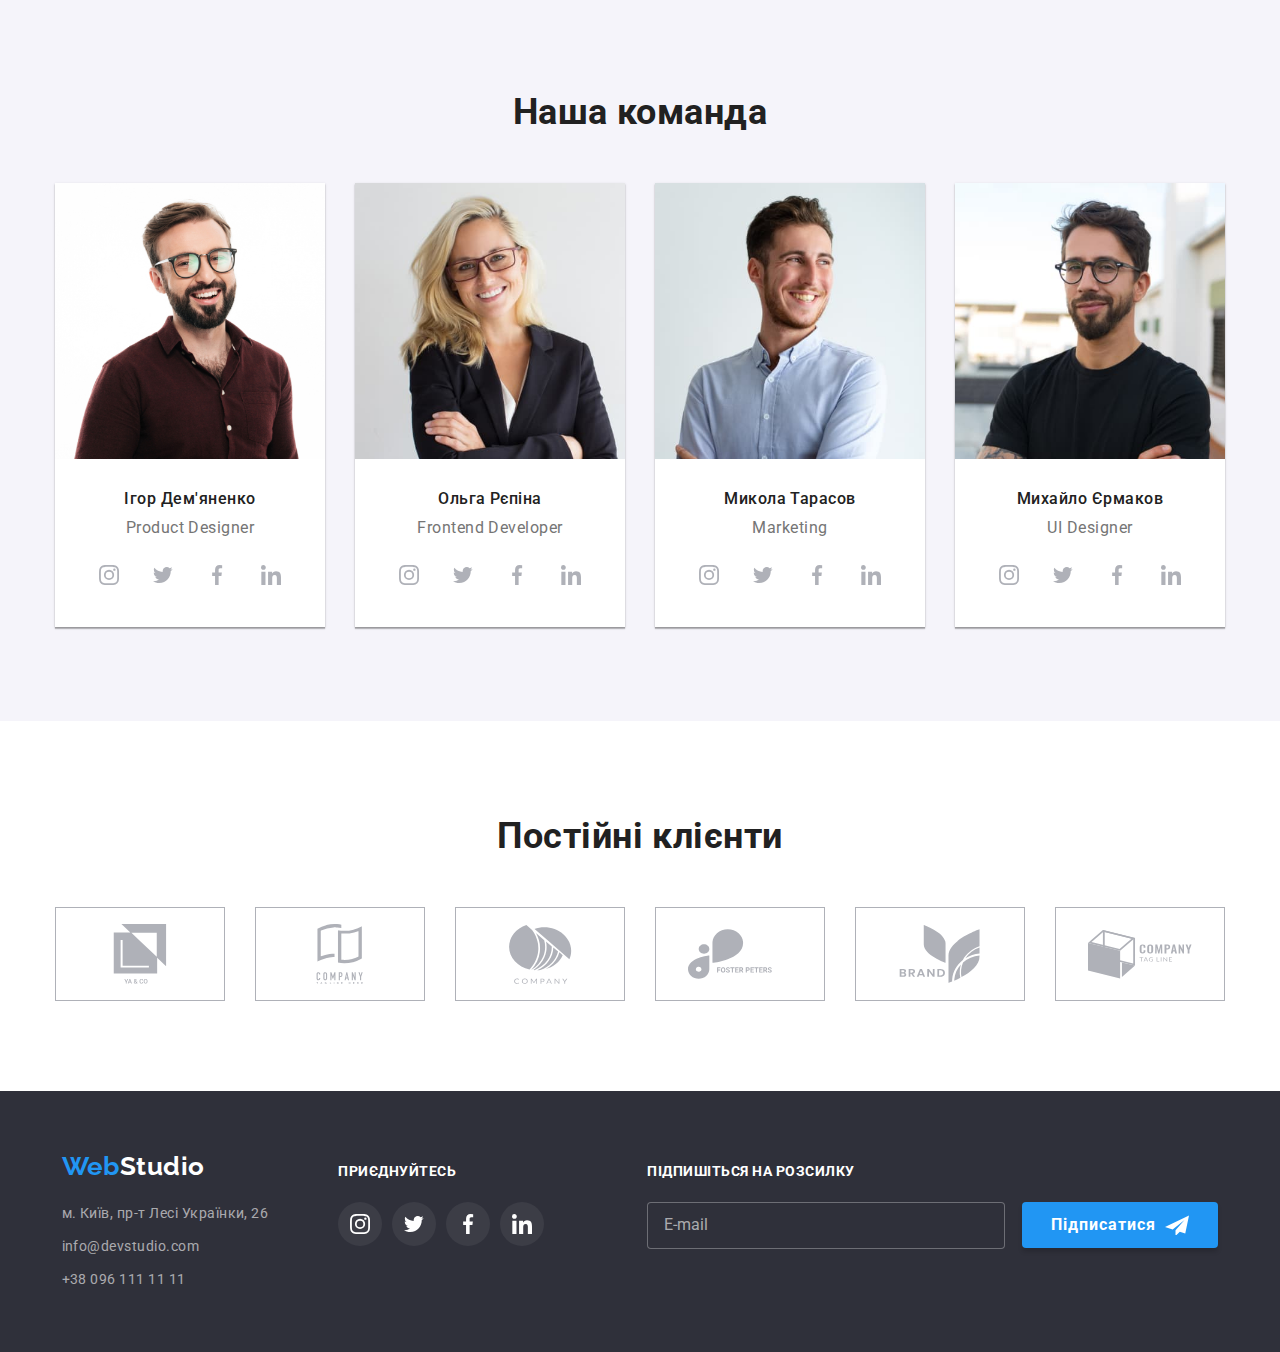
==== commit 99720331: "Fin HW 8" ====
--- a/index.html
+++ b/index.html
@@ -15,7 +15,7 @@
       rel="stylesheet"
       href="https://cdnjs.cloudflare.com/ajax/libs/modern-normalize/1.1.0/modern-normalize.min.css"
     />
-    <link rel="stylesheet" href="./css/main.min.css" />
+    <link rel="stylesheet" href="./css/main.min.css">
   </head>
 
   <body>
@@ -32,7 +32,9 @@
               >
             </li>
             <li class="nav__item">
-              <a class="nav__link link" href="./portfolio.html">Портфоліо</a>
+              <a class="nav__link link" href="./portfolio.html"
+                >Портфоліо</a
+              >
             </li>
             <li class="nav__item">
               <a class="nav__link link" href="">Контакти</a>
@@ -41,9 +43,7 @@
         </nav>
         <ul class="header-contact header-contack__list list">
           <li class="header-contact__item">
-            <a
-              class="header-contact__link link"
-              href="mailto:info@devstudio.com"
+            <a class="header-contact__link link" href="mailto:info@devstudio.com"
               ><svg class="header-contact__icon" width="16" height="12">
                 <use href="./images/icons.svg#icon-envelope"></use>
               </svg>
@@ -59,21 +59,54 @@
             >
           </li>
         </ul>
+        <button class="menu-open" data-menu-open>
+        <svg class="menu-burger" width="24" height="16">
+          <use href="./images/icons.svg#icon-burger"></use>
+        </svg>
+        </button>
+      </div>
+      <div class="mob-menu flex is-hidden" data-menu>
+        <div>
+          <button class="menu-close" data-menu-close>
+            <svg class="menu-close" width="40" height="40">
+              <use href="./images/icons.svg#icon-close"></use>
+            </svg>
+          </button>
+          <ul class="mob-menu-list list">
+            <li class="mob-menu-list__item">
+              <a class="mob-menu-list__link link mob-menu-list__link--current" href="./index.html">Студія</a>
+            </li>
+            <li class="mob-menu-list__item">
+              <a class="mob-menu-list__link link" href="./portfolio.html">Портфоліо</a>
+            </li>
+            <li class="mob-menu-list__item">
+              <a class="mob-menu-list__link link" href="">Контакти</a>
+            </li>
+          </ul>
+        </div>
+        <div class="mob-menu-list__down">
+          <a class="mob-menu-list__tell link" href="tel:+380961111111">
+            +38 096 111 11 11</a>
+          <a class="mob-menu-list__mail link" href="mailto:info@devstudio.com">info@devstudio.com</a>
+          <ul class="mob-menu-list__social list">
+            <li class="mob-menu-list__social-item">Instagram</li>
+            <li class="mob-menu-list__social-item">Twitter</li>
+            <li class="mob-menu-list__social-item">Facebook</li>
+            <li class="mob-menu-list__social-item">LinkedIn</li>
+          </ul>
+        </div>
       </div>
     </header>
-
+    
     <main>
       <section class="hero">
         <h1 class="hero__title">Ефективні рішення для вашого бізнесу</h1>
-        <button class="hero__btn" type="button" data-modal-open>
-          Замовити послугу
-        </button>
+        <button class="hero__btn" type="button" data-modal-open>Замовити послугу</button>
       </section>
-
       <section class="features">
         <div class="container">
           <h2 class="visually-hidden">Переваги</h2>
-          <ul class="features-list list">
+          <ul class="features-list features-flex list">
             <li class="features-list__item">
               <div class="features-list__icon-fon">
                 <svg class="features-list__icon" width="70" height="70">
@@ -83,8 +116,7 @@
 
               <h3 class="features-list__title">УВАГА ДО ДЕТАЛЕЙ</h3>
               <p class="features-list__text">
-                Ідейні міркування, і навіть початок повсякденної роботи з
-                формування позиції.
+                Ідейні міркування, і навіть початок повсякденної роботи з формування позиції.
               </p>
             </li>
             <li class="features-list__item">
@@ -96,8 +128,7 @@
 
               <h3 class="features-list__title">ПУНКТУАЛЬНІСТЬ</h3>
               <p class="features-list__text">
-                Завдання організації, особливо рамки і місце навчання кадрів
-                тягне у себе.
+                Завдання організації, особливо рамки і місце навчання кадрів тягне у себе.
               </p>
             </li>
             <li class="features-list__item">
@@ -121,71 +152,77 @@
 
               <h3 class="features-list__title">СУЧАСНІ ТЕХНОЛОГІЇ</h3>
               <p class="features-list__text">
-                Значимість цих проблем настільки очевидна, що реалізація
-                планових завдань.
+                Значимість цих проблем настільки очевидна, що реалізація планових завдань.
               </p>
             </li>
           </ul>
         </div>
       </section>
-
       <section class="work">
         <div class="container">
           <h2 class="work__title section-title">Чим ми займаємося</h2>
           <ul class="work-list list">
             <li class="work-list__item">
               <img
-                src="./images/box1.jpg"
-                alt="співробітник працює за компом"
-                width="370"
-                height="294"
-              />
+                  srcset="
+                  ./images/skills/img.jpg 1x,                   
+                  ./images/skills/img-2x.jpg 2x
+                  "
+                  src="./images/skills/img.jpg"
+                  alt="фото ноутбука"
+                  width="370"
+                />
               <p class="work-list__text">Десктопні додатки</p>
             </li>
             <li class="work-list__item">
               <img
-                src="./images/box2.jpg"
-                alt="створення мобільного додатку"
-                width="370"
-                height="294"
-              />
+                  srcset="
+                  ./images/skills/box.jpg 1x,                   
+                  ./images/skills/box-2x.jpg 2x
+                  "
+                  src="./images/skills/box.jpg"
+                  alt="фото мобильного"
+                  width="370"
+                />
               <p class="work-list__text">Мобільні додатки</p>
             </li>
             <li class="work-list__item">
               <img
-                src="./images/box3.jpg"
-                alt="веб-дизайнер обирає кольори"
-                width="370"
-                height="294"
-              />
+                  srcset="
+                  ./images/skills/tv.jpg 1x,                   
+                  ./images/skills/tv-2x.jpg 2x
+                  "
+                  src="./images/skills/tv.jpg"
+                  alt="фото планшета"
+                  width="370"
+                />
               <p class="work-list__text">Дизайнерські рішення</p>
-            </li>
+            </li>            
           </ul>
         </div>
       </section>
-
       <section class="team">
         <div class="container">
           <h2 class="team__title section-title">Наша команда</h2>
           <ul class="team-list list">
             <li class="team-list__item">
               <img
-                src="./images/img1.jpg"
-                alt="фото Ігор Дем'яненко"
-                width="270"
-                height="260"
-              />
+                  class="photo thumb-team"
+                  srcset="
+                    ./images/mobile-product-designer.jpg 1x,                   
+                    ./images/mobile-product-designer-2x.jpg 2x
+                  "
+                  src="./images/mobile-product-designer.jpg"
+                  alt="фото Игоря Демьяненко"
+                  width="450"
+                />
               <div class="team-list__workers">
                 <h3 class="team-list__worker">Ігор Дем'яненко</h3>
                 <p class="team-list__profession" lang="en">Product Designer</p>
                 <ul class="team-list__social-list list">
                   <li class="team-list__social-item">
                     <a class="team-list__social-link link" href="">
-                      <svg
-                        class="team-list__social-icon"
-                        width="20"
-                        height="20"
-                      >
+                      <svg class="team-list__social-icon" width="20" height="20">
                         <use href="./images/icons.svg#icon-instagram"></use>
                       </svg>
                     </a>
@@ -193,11 +230,7 @@
 
                   <li class="team-list__social-item">
                     <a class="team-list__social-link link" href="">
-                      <svg
-                        class="team-list__social-icon"
-                        width="20"
-                        height="20"
-                      >
+                      <svg class="team-list__social-icon" width="20" height="20">
                         <use href="./images/icons.svg#icon-twitter"></use>
                       </svg>
                     </a>
@@ -205,11 +238,7 @@
 
                   <li class="team-list__social-item">
                     <a class="team-list__social-link link" href="">
-                      <svg
-                        class="team-list__social-icon"
-                        width="20"
-                        height="20"
-                      >
+                      <svg class="team-list__social-icon" width="20" height="20">
                         <use href="./images/icons.svg#icon-facebook"></use>
                       </svg>
                     </a>
@@ -217,11 +246,7 @@
 
                   <li class="team-list__social-item">
                     <a class="team-list__social-link link" href="">
-                      <svg
-                        class="team-list__social-icon"
-                        width="20"
-                        height="20"
-                      >
+                      <svg class="team-list__social-icon" width="20" height="20">
                         <use href="./images/icons.svg#icon-linkedin"></use>
                       </svg>
                     </a>
@@ -232,24 +257,22 @@
 
             <li class="team-list__item">
               <img
-                src="./images/img2.jpg"
-                alt="фото Ольга Рєпіна"
-                width="270"
-                height="260"
-              />
+                  class="photo thumb-team"
+                  srcset="
+                    ./images/mobile-frontend-developer.jpg 1x,                   
+                    ./images/mobile-frontend-developer-2x.jpg 2x
+                  "
+                  src="./images/mobile-frontend-developer.jpg"
+                  alt="фото Ольга Репина"
+                  width="450"
+                />
               <div class="team-list__workers">
                 <h3 class="team-list__worker">Ольга Рєпіна</h3>
-                <p class="team-list__profession" lang="en">
-                  Frontend Developer
-                </p>
+                <p class="team-list__profession" lang="en">Frontend Developer</p>
                 <ul class="team-list__social-list list">
                   <li class="team-list__social-item">
                     <a class="team-list__social-link link" href="">
-                      <svg
-                        class="team-list__social-icon"
-                        width="20"
-                        height="20"
-                      >
+                      <svg class="team-list__social-icon" width="20" height="20">
                         <use href="./images/icons.svg#icon-instagram"></use>
                       </svg>
                     </a>
@@ -257,11 +280,7 @@
 
                   <li class="team-list__social-item">
                     <a class="team-list__social-link link" href="">
-                      <svg
-                        class="team-list__social-icon"
-                        width="20"
-                        height="20"
-                      >
+                      <svg class="team-list__social-icon" width="20" height="20">
                         <use href="./images/icons.svg#icon-twitter"></use>
                       </svg>
                     </a>
@@ -269,11 +288,7 @@
 
                   <li class="team-list__social-item">
                     <a class="team-list__social-link link" href="">
-                      <svg
-                        class="team-list__social-icon"
-                        width="20"
-                        height="20"
-                      >
+                      <svg class="team-list__social-icon" width="20" height="20">
                         <use href="./images/icons.svg#icon-facebook"></use>
                       </svg>
                     </a>
@@ -281,11 +296,7 @@
 
                   <li class="team-list__social-item">
                     <a class="team-list__social-link link" href="">
-                      <svg
-                        class="team-list__social-icon"
-                        width="20"
-                        height="20"
-                      >
+                      <svg class="team-list__social-icon" width="20" height="20">
                         <use href="./images/icons.svg#icon-linkedin"></use>
                       </svg>
                     </a>
@@ -295,22 +306,22 @@
             </li>
             <li class="team-list__item">
               <img
-                src="./images/img3.jpg"
-                alt="фото Микола Тарасов"
-                width="270"
-                height="260"
-              />
+                  class="photo thumb-team"
+                  srcset="
+                    ./images/mobile-marketing.jpg 1x,                   
+                    ./images/mobile-marketing-2x.jpg 2x
+                  "
+                  src="./images/mobile-marketing.jpg"
+                  alt="фото Николай Тарасов"
+                  width="450"
+                />
               <div class="team-list__workers">
                 <h3 class="team-list__worker">Микола Тарасов</h3>
                 <p class="team-list__profession" lang="en">Marketing</p>
                 <ul class="team-list__social-list list">
                   <li class="team-list__social-item">
                     <a class="team-list__social-link link" href="">
-                      <svg
-                        class="team-list__social-icon"
-                        width="20"
-                        height="20"
-                      >
+                      <svg class="team-list__social-icon" width="20" height="20">
                         <use href="./images/icons.svg#icon-instagram"></use>
                       </svg>
                     </a>
@@ -318,11 +329,7 @@
 
                   <li class="team-list__social-item">
                     <a class="team-list__social-link link" href="">
-                      <svg
-                        class="team-list__social-icon"
-                        width="20"
-                        height="20"
-                      >
+                      <svg class="team-list__social-icon" width="20" height="20">
                         <use href="./images/icons.svg#icon-twitter"></use>
                       </svg>
                     </a>
@@ -330,11 +337,7 @@
 
                   <li class="team-list__social-item">
                     <a class="team-list__social-link link" href="">
-                      <svg
-                        class="team-list__social-icon"
-                        width="20"
-                        height="20"
-                      >
+                      <svg class="team-list__social-icon" width="20" height="20">
                         <use href="./images/icons.svg#icon-facebook"></use>
                       </svg>
                     </a>
@@ -342,11 +345,7 @@
 
                   <li class="team-list__social-item">
                     <a class="team-list__social-link link" href="">
-                      <svg
-                        class="team-list__social-icon"
-                        width="20"
-                        height="20"
-                      >
+                      <svg class="team-list__social-icon" width="20" height="20">
                         <use href="./images/icons.svg#icon-linkedin"></use>
                       </svg>
                     </a>
@@ -356,22 +355,22 @@
             </li>
             <li class="team-list__item">
               <img
-                src="./images/img4.jpg"
-                alt="фото Михайло Єрмаков"
-                width="270"
-                height="260"
-              />
+                  class="photo thumb-team"
+                  srcset="
+                    ./images/mobile-ui-designer.jpg 1x,                   
+                    ./images/mobile-ui-designer-2x.jpg 2x
+                  "
+                  src="./images/mobile-ui-designer.jpg"
+                  alt="фото Михаил Ермаков"
+                  width="450"
+                />
               <div class="team-list__workers">
                 <h3 class="team-list__worker">Михайло Єрмаков</h3>
                 <p class="team-list__profession" lang="en">UI Designer</p>
                 <ul class="team-list__social-list list">
                   <li class="team-list__social-item">
                     <a class="team-list__social-link link" href="">
-                      <svg
-                        class="team-list__social-icon"
-                        width="20"
-                        height="20"
-                      >
+                      <svg class="team-list__social-icon" width="20" height="20">
                         <use href="./images/icons.svg#icon-instagram"></use>
                       </svg>
                     </a>
@@ -379,11 +378,7 @@
 
                   <li class="team-list__social-item">
                     <a class="team-list__social-link link" href="">
-                      <svg
-                        class="team-list__social-icon"
-                        width="20"
-                        height="20"
-                      >
+                      <svg class="team-list__social-icon" width="20" height="20">
                         <use href="./images/icons.svg#icon-twitter"></use>
                       </svg>
                     </a>
@@ -391,11 +386,7 @@
 
                   <li class="team-list__social-item">
                     <a class="team-list__social-link link" href="">
-                      <svg
-                        class="team-list__social-icon"
-                        width="20"
-                        height="20"
-                      >
+                      <svg class="team-list__social-icon" width="20" height="20">
                         <use href="./images/icons.svg#icon-facebook"></use>
                       </svg>
                     </a>
@@ -403,11 +394,7 @@
 
                   <li class="team-list__social-item">
                     <a class="team-list__social-link link" href="">
-                      <svg
-                        class="team-list__social-icon"
-                        width="20"
-                        height="20"
-                      >
+                      <svg class="team-list__social-icon" width="20" height="20">
                         <use href="./images/icons.svg#icon-linkedin"></use>
                       </svg>
                     </a>
@@ -418,7 +405,6 @@
           </ul>
         </div>
       </section>
-
       <section class="client">
         <div class="container">
           <h2 class="client__title">Постійні клієнти</h2>
@@ -426,7 +412,7 @@
             <li class="customers__item">
               <a class="customers__link link" href="">
                 <svg class="customers__icon" width="106" height="60">
-                  <use href="./images/icons.svg#icon-client_1"></use>
+                  <use href="./images/icons.svg#icon-yaco"></use>
                 </svg>
               </a>
             </li>
@@ -434,7 +420,7 @@
             <li class="customers__item">
               <a class="customers__link link" href="">
                 <svg class="customers__icon" width="106" height="60">
-                  <use href="./images/icons.svg#icon-client_2"></use>
+                  <use href="./images/icons.svg#icon-company"></use>
                 </svg>
               </a>
             </li>
@@ -442,7 +428,7 @@
             <li class="customers__item">
               <a class="customers__link link" href="">
                 <svg class="customers__icon" width="106" height="60">
-                  <use href="./images/icons.svg#icon-client_3"></use>
+                  <use href="./images/icons.svg#icon-company2"></use>
                 </svg>
               </a>
             </li>
@@ -450,7 +436,7 @@
             <li class="customers__item">
               <a class="customers__link link" href="">
                 <svg class="customers__icon" width="106" height="60">
-                  <use href="./images/icons.svg#icon-client_4"></use>
+                  <use href="./images/icons.svg#icon-foster"></use>
                 </svg>
               </a>
             </li>
@@ -458,7 +444,7 @@
             <li class="customers__item">
               <a class="customers__link link" href="">
                 <svg class="customers__icon" width="106" height="60">
-                  <use href="./images/icons.svg#icon-client_5"></use>
+                  <use href="./images/icons.svg#icon-brand"></use>
                 </svg>
               </a>
             </li>
@@ -466,7 +452,7 @@
             <li class="customers__item">
               <a class="customers__link link" href="">
                 <svg class="customers__icon" width="106" height="60">
-                  <use href="./images/icons.svg#icon-client_6"></use>
+                  <use href="./images/icons.svg#icon-tag"></use>
                 </svg>
               </a>
             </li>
@@ -474,15 +460,14 @@
         </div>
       </section>
     </main>
-
     <footer class="footer">
       <div class="container">
         <div class="footer__flex">
+          
           <div class="footer__contacts-flex">
             <a class="footer__logo logo link" href="./index.html"
               >Web<span class="footer__logo--white">Studio</span>
             </a>
-
             <address class="footer-contact">
               <ul class="footer-contact__list list">
                 <li class="footer-contact__item">
@@ -510,7 +495,7 @@
             </address>
           </div>
           <div class="social-section">
-            <p class="social-section__text">ПРИЄДНУЙТЕСЬ</p>
+            <p class="social-section__text">приєднуйтесь</p>
             <ul class="footer-list list">
               <li class="footer-list__item">
                 <a class="footer-list__link" href="">
@@ -549,80 +534,70 @@
             <p class="footer-submit__text">Підпишіться на розсилку</p>
             <div class="footer-submit__form">
               <label class="footer-submit__label" for="submit-mail"></label>
-              <input
-                class="footer-submit__input"
-                type="email"
-                name="submit-mail"
-                id="submit-mail"
-                placeholder="E-mail"
-              />
-              <button class="footer-submit__btn" type="submit">
-                Підписатися
-              </button>
+              <input class="footer-submit__input" type="email" name="submit-mail" id="submit-mail" placeholder="E-mail">
+              <button class="footer-submit__btn" type="submit">Підписатися</button>
             </div>
           </div>
         </div>
       </div>
     </footer>
+    
     <div class="backdrop is-hidden" data-modal>
       <div class="modal">
-        <button type="button" class="close-btn" data-modal-close>
-          <svg class="modal-icon" width="11" height="11">
-            <use href="./images/icons.svg#icon-vector"></use>
-          </svg>
-        </button>
-
-        <form class="form">
-          <span class="form-title">Залиште свої дані, ми вам передзвонимо</span>
-
-          <div class="form-field top-title">
-            <label class="form-label" for="name">Ім'я</label>
-            <input class="form-input" type="text" name="name" id="name" />
-            <svg class="input-icon" width="12" height="12">
-              <use href="./images/icons.svg#icon-name"></use>
+          <button type="button" class="close-btn" data-modal-close>
+            <svg class="modal-icon" width="11" height="11">
+              <use href="./images/icons.svg#icon-vector"></use>
             </svg>
-          </div>
-          <div class="form-field">
-            <label class="form-label" for="tel">Телефон</label>
-            <input class="form-input" type="tel" name="tel" id="tel" />
-            <svg class="input-icon" width="12" height="12">
-              <use href="./images/icons.svg#icon-tel"></use>
-            </svg>
-          </div>
-          <div class="form-field">
-            <label class="form-label" for="email">Пошта</label>
-            <input class="form-input" type="email" name="email" id="email" />
-            <svg class="input-icon" width="12" height="12">
-              <use href="./images/icons.svg#icon-mail"></use>
-            </svg>
-          </div>
-          <div class="form-field">
-            <label class="comment-label" for="comment">Коментар</label>
-            <textarea
-              class="comment"
-              name="comment"
-              id="comment"
-              rows="9"
-              placeholder="Введите текст"
-            ></textarea>
-          </div>
-          <div class="form-field-chek">
-            <label class="policy-label" for="policy">
-              <input
-                class="form-checkbox"
-                type="checkbox"
-                name="policy"
-                id="policy"
-              />
-              <span class="icon-chek"></span>
-              Погоджуюся з розсилкою та приймаю
-              <a class="policy-link" href="">Умови договору</a>
-            </label>
-          </div>
-          <button class="form-btn" type="submit">Відправити</button>
-        </form>
+          </button>
+
+          <form class="form">
+            <span class="form-title">Залиште свої дані, ми вам передзвонимо</span>
+                 
+            <div class="form-field top-title">
+              <label class="form-label" for="name">Ім'я</label>
+              <input class="form-input" type="text" name="name" id="name">
+              <svg class="input-icon" width="12" height="12">
+                <use
+                    href="./images/icons.svg#icon-name"
+                ></use>
+              </svg>
+            </div>
+            <div class="form-field">
+              <label class="form-label" for="tel">Телефон</label>
+              <input class="form-input" type="tel" name="tel" id="tel">
+              <svg class="input-icon" width="12" height="12">
+                <use
+                    href="./images/icons.svg#icon-tel"
+                ></use>
+              </svg>
+            </div>
+            <div class="form-field">
+              <label class="form-label" for="email">Пошта</label>
+              <input class="form-input" type="email" name="email" id="email">
+              <svg class="input-icon" width="12" height="12">
+                <use
+                    href="./images/icons.svg#icon-mail"
+                ></use>
+              </svg>
+            </div>
+            <div class="form-field">
+              <label class="comment-label" for="comment">Коментар</label>
+              <textarea class="comment" name="comment" id="comment" rows="9" placeholder="Введите текст"></textarea>
+            </div>
+            <div class="form-field-chek">
+              
+              <label class="policy-label" for="policy"> 
+                <input class="form-checkbox" type="checkbox" name="policy" id="policy">
+                <span class="icon-chek"></span>
+                Погоджуюся з розсилкою та приймаю  <a class="policy-link" href="">Умови договору</a>
+              </label>
+              
+            </div>
+            <button class="form-btn" type="submit">Отправить</button>
+          </form>
       </div>
     </div>
     <script src="./js/modal.js"></script>
+    <script src="./js/menu.js"></script>
   </body>
 </html>
--- a/css/main.min.css
+++ b/css/main.min.css
@@ -1,2 +1,2 @@
-:root{--primary-text-color: #212121;--secondary-text-color: #757575;--white-text-color: #ffffff;--accent-color: #2196f3;--black-logo-color: #000000;--footer-text-color: rgba(255, 255, 255, 0.6);--white-background-color: #ffffff;--hero-background-color: #2f303a;--team-background-color: #f5f4fa}body{font-family:"Roboto";letter-spacing:0.03em;background-color:var(--white-background-color);color:var(--primary-text-color)}.list{list-style:none}.link{text-decoration:none}h1,h2,h3,h4,h5,h6,p,ul{margin:0;padding:0}.container{width:1200px;margin-left:auto;margin-right:auto;padding-left:15px;padding-right:15px}.section-title{font-weight:700;font-size:36px;line-height:1.17;text-align:center;color:var(--primary-text-color)}.logo{font-family:"Raleway";font-weight:700;font-size:26px;line-height:1.19;align-items:center;text-align:center;color:var(--accent-color)}.visually-hidden{position:absolute;width:1px;height:1px;margin:-1px;padding:0;overflow:hidden;border:0;clip:rect(0 0 0 0)}.header{border-bottom:1px solid #ececec}.header__section{display:flex;align-items:center}.header__nav{display:flex;align-items:center}.header__logo{margin-right:93px}.header__logo--black{color:var(--black-logo-color)}.nav{display:flex}.nav__item:not(:last-child){margin-right:50px}.nav__link{display:block;padding-top:32px;padding-bottom:32px;font-weight:500;font-size:14px;line-height:1.14;letter-spacing:0.02em;color:var(--primary-text-color);position:relative;transition:color 250ms cubic-bezier(0.4, 0, 0.2, 1)}.nav__link:focus,.nav__link:hover{color:var(--accent-color)}.nav__link--current{color:var(--accent-color)}.nav__link--current::after{position:absolute;display:block;content:"";width:100%;height:4px;border-radius:2px;bottom:-1px;background-color:var(--accent-color)}.header-contact{display:flex}.header-contack__list{margin-left:auto}.header-contact__item+.header-contact__item{margin-left:50px}.header-contact__link{display:inline-flex;padding:32px 0px 32px;align-items:center;font-weight:500;font-size:14px;line-height:16px;letter-spacing:0.02em;color:var(--secondary-text-color);transition:color 250ms cubic-bezier(0.4, 0, 0.2, 1)}.header-contact__link:hover,.header-contact__link:focus{color:var(--accent-color)}.header-contact__icon{margin-right:10px;fill:currentColor}.hero{padding-top:200px;padding-bottom:200px;max-width:1600px;min-height:600px;margin-left:auto;margin-right:auto;background-image:linear-gradient(to right, rgba(47,48,58,0.4), rgba(47,48,58,0.4)),url(../images/hero.jpg);background-color:var(--hero-background-color);background-repeat:no-repeat;background-position:center;background-size:cover;text-align:center}.hero__title{margin-bottom:30px;margin-left:auto;margin-right:auto;max-width:696px;font-weight:900;font-size:44px;line-height:1.36;letter-spacing:0.06em;text-transform:uppercase;color:var(--white-text-color)}.hero__btn{display:inline-block;min-width:200px;border-radius:4px;border:1px solid transparent;padding:10px 32px;background-color:var(--accent-color);color:var(--white-text-color);font-family:"Roboto";font-weight:700;font-size:16px;line-height:1.88;align-items:center;text-align:center;letter-spacing:0.06em;cursor:pointer;transition:background-color 250ms cubic-bezier(0.4, 0, 0.2, 1),color 250ms cubic-bezier(0.4, 0, 0.2, 1)}.hero__btn:hover,.hero__btn:focus{background-color:var(--white-text-color);color:var(--accent-color)}.features{padding-top:94px;padding-bottom:94px}.features-list{display:flex}.features-list__item:not(:last-child){margin-right:30px;max-width:270px}.features-list__icon-fon{display:flex;width:270px;height:120px;align-items:center;justify-content:center;flex-direction:column;margin-bottom:30px;background-color:var(--team-background-color)}.features-list__icon{align-items:center}.features-list__title{margin-bottom:10px;font-weight:700;font-size:14px;line-height:1.14;text-transform:uppercase}.features-list__text{font-size:14px;line-height:1.71;color:var(--secondary-text-color)}.work{padding-bottom:94px}.work__title{margin-bottom:50px}.work-list{display:flex}.work-list__item{position:relative}.work-list__item:not(:last-child){margin-right:30px}.work-list__text{width:100%;position:absolute;bottom:0;left:0;padding:27px 0px;font-weight:bold;font-size:14px;line-height:1.14;text-align:center;text-transform:uppercase;color:var(--white-text-color);background-color:rgba(47,48,58,0.8)}.team{padding-top:94px;padding-bottom:94px;background-color:var(--team-background-color)}.team__title{margin-bottom:50px}.team-list{display:flex}.team-list__item{box-shadow:0px 1px 3px rgba(0,0,0,0.12),0px 1px 1px rgba(0,0,0,0.14),0px 2px 1px rgba(0,0,0,0.2);background-color:var(--white-background-color)}.team-list__item:not(:last-child){margin-right:30px}.team-list__workers{padding:30px 0px}.team-list__worker{font-weight:500;font-size:16px;line-height:1.19;text-align:center}.team-list__profession{margin-top:10px;font-size:16px;line-height:1.19;text-align:center;color:var(--secondary-text-color)}.team-list__social-list{display:flex;justify-content:space-between;align-items:center;padding:0px 32px;margin-top:16px;list-style:none}.team-list__social-item{width:44px;height:44px}.team-list__social-link{display:block;width:44px;height:44px;border-radius:50%;color:#afb1b8;background-color:#ffffff;transition:background-color 250ms cubic-bezier(0.4, 0, 0.2, 1),color 250ms cubic-bezier(0.4, 0, 0.2, 1)}.team-list__social-link:hover,.team-list__social-link:focus{color:#ffffff;background-color:var(--accent-color)}.team-list__social-icon{margin:12px 0px 0px 12px;fill:currentColor}.client{padding-top:94px;padding-bottom:94px}.client__title{margin-bottom:50px;font-weight:700;font-size:36px;line-height:1.17;text-align:center}.client__list{padding:0;margin:0;list-style:none;justify-content:space-between;align-items:center}.customers{display:flex}.customers__item{width:170px;height:90px;transition:border-color 250ms cubic-bezier(0.4, 0, 0.2, 1),color 250ms cubic-bezier(0.4, 0, 0.2, 1)}.customers__item:not(:last-child){margin-right:30px}.customers__item:focus,.customers__item:hover{color:var(--accent-color);border-color:var(--accent-color)}.customers__link{display:block;width:170px;height:90px;border:1px solid #afb1b8;color:#afb1b8;background-color:#fff;padding:16px 32px;transition:border-color 250ms cubic-bezier(0.4, 0, 0.2, 1),color 250ms cubic-bezier(0.4, 0, 0.2, 1)}.customers__link:focus,.customers__link:hover{color:var(--accent-color);border-color:var(--accent-color)}.customers__icon{fill:currentColor}.footer{padding-top:60px;padding-bottom:60px;background-color:var(--hero-background-color)}.footer__flex{display:flex;margin:0;padding:0;list-style:none}.footer__logo--white{color:var(--white-text-color)}.footer-contact{margin-top:20px}.footer-contact__address{color:var(--white-text-color)}.footer-contact__item{margin-top:9px}.footer-contact__link{font-style:normal;font-size:14px;line-height:1.71;color:var(--footer-text-color);transition:color 250ms cubic-bezier(0.4, 0, 0.2, 1)}.footer-contact__link:hover,.footer-contact__link:focus{color:var(--accent-color)}.social-section{margin-left:80px;width:206px}.social-section__text{padding:20px 0px 10px 0px;margin-bottom:20px;font-weight:700;font-size:14px;line-height:1.14px;text-transform:uppercase;color:var(--white-text-color)}.footer-list{display:flex;justify-content:space-between;align-items:center;padding:0;margin-top:0;list-style:none}.footer-list__item{width:44px;height:44px}.footer-list__link{display:block;width:44px;height:44px;border-radius:50%;color:#ffffff;background-color:#ffffff10;transition:background-color 250ms cubic-bezier(0.4, 0, 0.2, 1),color 250ms cubic-bezier(0.4, 0, 0.2, 1)}.footer-list__link:hover,.footer-list__link:focus{color:#ffffff;background-color:var(--accent-color)}.footer-list__icon{margin:12px 0px 0px 12px;fill:currentColor}.footer-submit{margin-left:93px}.footer-submit__text{padding:20px 0px 10px 0px;margin-bottom:20px;font-weight:700;font-size:14px;line-height:1.14px;text-transform:uppercase;color:var(--white-text-color)}.footer-submit__input{width:358px;margin:0;padding:13px 16px;border-radius:4px;border:1px solid rgba(255,255,255,0.3);background-color:var(--hero-background-color);color:var(--white-text-color)}.footer-submit__input::placeholder{font-size:16px;line-height:1.25;color:rgba(255,255,255,0.6)}.footer-submit__btn{display:inline-flex;align-items:center;justify-content:center;border:none;margin:0;padding:8px 29px;border-radius:4px;background-color:var(--accent-color);box-shadow:0px 4px 4px rgba(0,0,0,0.15);color:var(--white-text-color);font-family:"Roboto";font-style:normal;font-weight:700;font-size:16px;line-height:1.87;letter-spacing:0.06em;cursor:pointer;min-height:43px;margin-left:12px}.footer-submit__btn::after{content:"";display:inline-block;width:24px;height:20px;margin-left:10px;background-image:url(../images/send.svg)}.portfolio-section{padding-top:94px;padding-bottom:94px}.portfolio-btn-list{display:flex;justify-content:center;margin-bottom:50px}.portfolio-btn-item:not(:last-child){margin-right:8px}.portfolio-item:hover .portfolio-overlay{transform:translateY(0)}.portfolio-description{position:relative;overflow:hidden}.portfolio-overlay{position:absolute;display:inline-block;content:"";width:100%;height:100%;top:0;left:0;background-color:rgba(33,150,243,0.9);transform:translateY(100%);transition:transform 250ms cubic-bezier(0.4, 0, 0.2, 1)}.portfolio-description-text{position:absolute;top:0;left:0;padding:63px 24px;font-size:18px;line-height:1.56;color:var(--white-text-color)}.portfolio-btn{display:inline-block;min-width:73px;border-radius:4px;border:1px solid transparent;padding:6px 22px;font-family:"Roboto";font-weight:500;font-size:16px;line-height:1.63;letter-spacing:0.03em;text-align:center;background-color:var(--team-background-color);color:var(--primary-text-color);cursor:pointer;transition:background-color 250ms cubic-bezier(0.4, 0, 0.2, 1),color 250ms cubic-bezier(0.4, 0, 0.2, 1),box-shadow 250ms cubic-bezier(0.4, 0, 0.2, 1)}.portfolio-btn:hover,.portfolio-btn:focus{background-color:var(--accent-color);color:var(--white-text-color);box-shadow:0px 3px 1px rgba(0,0,0,0.1),0px 1px 2px rgba(0,0,0,0.08),0px 2px 2px rgba(0,0,0,0.12)}.portfolio-list{display:flex;flex-wrap:wrap;margin:-15px}.portfolio-item{margin:15px;transition:box-shadow 250ms cubic-bezier(0.4, 0, 0.2, 1)}.portfolio-item:hover,.portfolio-item:focus{box-shadow:0px 3px 1px rgba(0,0,0,0.1),0px 1px 2px rgba(0,0,0,0.08),0px 2px 2px rgba(0,0,0,0.12)}.portfolio-border{border:1px solid #eeeeee;border-top:transparent;padding:20px 24px}.portfolio-list-title{font-weight:700;font-size:18px;line-height:2;letter-spacing:0.06em}.portfolio-list-text{margin-top:4px;font-size:16px;line-height:1.87;color:var(--secondary-text-color)}.backdrop{position:fixed;display:flex;align-items:center;justify-content:center;width:100vw;height:100vh;background-color:rgba(0,0,0,0.2);top:0;transition:opacity 250ms cubic-bezier(0.4, 0, 0.2, 1),visibility 250ms cubic-bezier(0.4, 0, 0.2, 1)}.backdrop.is-hidden{opacity:0;visibility:hidden;pointer-events:none}.backdrop.is-hidden .modal{transform:scale(2)}.modal{width:528px;min-height:581px;background-color:#ffffff;position:relative;transform:scale(1);transition:transform 250ms cubic-bezier(0.4, 0, 0.2, 1)}.modal-icon{fill:var(--black-logo-color);transition:fill 250ms cubic-bezier(0.4, 0, 0.2, 1)}.close-btn{position:absolute;display:flex;align-items:center;justify-content:center;right:8px;top:8px;background-color:transparent;border-radius:50%;width:30px;height:30px;border:1px solid rgba(0,0,0,0.1);cursor:pointer}.close-btn:hover .modal-icon{fill:var(--accent-color)}.form{width:528px;margin-left:auto;margin-right:auto;padding:40px}.form-title{font-weight:700;font-size:20px;line-height:1.15;text-align:center}.top-title{margin-top:12px}.form-field{position:relative;display:flex;flex-direction:column;margin-bottom:10px}.form-label,.comment-label{font-size:12px;line-height:1.17;letter-spacing:0.01em;color:var(--secondary-text-color);margin-bottom:4px}.form-input{width:100%;margin:0;padding:11px 42px;border:1px solid rgba(33,33,33,0.2);border-radius:4px;outline:none;transition:border-color 250ms cubic-bezier(0.4, 0, 0.2, 1)}.form-input:focus{border-color:var(--accent-color)}.form-input:focus ~ .input-icon{fill:var(--accent-color)}.input-icon{position:absolute;top:50%;left:15px;transform:translateY(25%);display:inline-block;width:12px;height:12px;transition:fill 250ms cubic-bezier(0.4, 0, 0.2, 1)}textarea{resize:none;border:1px solid rgba(33,33,33,0.2);border-radius:4px;padding:12px 16px;font-size:12px;line-height:1.17;letter-spacing:0.01em;height:120px;outline:none;transition:border-color 250ms cubic-bezier(0.4, 0, 0.2, 1)}textarea:focus{border-color:var(--accent-color)}.comment::placeholder{font-size:12px;line-height:1.17;letter-spacing:0.01em;color:#757575}.form-field-chek{padding-left:14px;margin-top:25px;margin-bottom:30px}.icon-chek{display:inline-block;width:16px;height:15px;border:2px solid #212121;border-radius:2px;margin-right:7px}.form-checkbox{position:absolute;width:1px;height:1px;margin:-1px;padding:0;overflow:hidden;border:0;clip:rect(0 0 0 0)}.form-checkbox:checked+.icon-chek{background-image:url(../images/icon-check.svg);background-position:center;background-repeat:no-repeat;background-color:var(--accent-color);background-origin:border-box;border-color:var(--accent-color)}.policy-label{display:flex;align-items:center;font-size:14px;line-height:1.71;color:var(--secondary-text-color)}.policy-link{margin-left:4px;color:#2196f3}.form-btn{display:flex;align-items:center;justify-content:center;margin:0 auto;padding:10px 56px;border:none;border-radius:4px;text-align:center;text-decoration:none;font-family:"Roboto";font-style:normal;font-weight:700;font-size:16px;line-height:1.87;letter-spacing:0.06em;cursor:pointer;background-color:var(--accent-color);box-shadow:0px 4px 4px rgba(0,0,0,0.15);color:var(--white-text-color);transition:background-color 250ms cubic-bezier(0.4, 0, 0.2, 1)}.form-btn:focus,.form-btn:hover{background-color:#188ce8}
+:root{--primary-text-color: #212121;--secondary-text-color: #757575;--white-text-color: #ffffff;--accent-color: #2196f3;--black-logo-color: #000000;--footer-text-color: rgba(255, 255, 255, 0.6);--white-background-color: #ffffff;--hero-background-color: #2f303a;--team-background-color: #f5f4fa}body{font-family:"Roboto";letter-spacing:0.03em;background-color:var(--white-background-color);color:var(--primary-text-color)}.list{list-style:none}.link{text-decoration:none}h1,h2,h3,h4,h5,h6,p,ul{margin:0;padding:0}img{display:block;width:100%;height:auto}.container{width:100%;margin-left:auto;margin-right:auto}@media screen and (min-width: 480px){.container{padding-left:15px;padding-right:15px}}@media screen and (min-width: 480px){.container{width:480px}}@media screen and (min-width: 768px){.container{width:768px}}@media screen and (min-width: 1200px){.container{width:1200px}}.section-title{font-weight:700;font-size:36px;line-height:1.17;text-align:center;color:var(--primary-text-color)}.logo{font-family:"Raleway";font-weight:700;font-size:26px;line-height:1.19;align-items:center;text-align:center;color:var(--accent-color)}.visually-hidden{position:absolute;width:1px;height:1px;margin:-1px;padding:0;overflow:hidden;border:0;clip:rect(0 0 0 0)}.header{border-bottom:1px solid #ececec}@media screen and (max-width: 767px){.header{padding-top:16px;padding-bottom:16px}}.header__section{display:flex;align-items:center;justify-content:space-between;padding-left:15px;padding-right:15px}@media screen and (max-width: 767px){.header__section{max-width:767px}}.header__nav{display:flex;align-items:center}.header__logo{margin-right:93px}.header__logo--black{color:var(--black-logo-color)}.nav{display:flex}@media screen and (max-width: 767px){.nav{display:none}}.nav__item:not(:last-child){margin-right:50px}.nav__link{display:block;padding-top:32px;padding-bottom:32px;font-weight:500;font-size:14px;line-height:1.14;letter-spacing:0.02em;color:var(--primary-text-color);position:relative;transition:color 250ms cubic-bezier(0.4, 0, 0.2, 1)}.nav__link:focus,.nav__link:hover{color:var(--accent-color)}.nav__link--current{color:var(--accent-color)}.nav__link--current::after{position:absolute;display:block;content:"";width:100%;height:4px;border-radius:2px;bottom:-1px;background-color:var(--accent-color)}.header-contact{display:flex}@media screen and (max-width: 767px){.header-contact{display:none}}@media screen and (min-width: 768px) and (max-width: 1199px){.header-contact{flex-direction:column;align-content:center}}.header-contack__list{margin-left:auto}.header-contact__item+.header-contact__item{margin-left:50px}@media screen and (min-width: 768px) and (max-width: 1199px){.header-contact__item+.header-contact__item{margin-left:0px}}@media screen and (min-width: 768px) and (max-width: 1199px){.header-contact__item{margin-left:0px}}.header-contact__link{display:inline-flex;padding:32px 0px 32px;align-items:center;font-weight:500;font-size:14px;line-height:1.14;letter-spacing:0.02em;color:var(--secondary-text-color);transition:color 250ms cubic-bezier(0.4, 0, 0.2, 1)}.header-contact__link:hover,.header-contact__link:focus{color:var(--accent-color)}@media screen and (min-width: 768px) and (max-width: 1199px){.header-contact__link{padding:0}}@media screen and (min-width: 768px) and (max-width: 1199px){.header-contact__item:not(:last-child){margin-bottom:10px}}.header-contact__icon{margin-right:10px;fill:currentColor}.mob-menu{width:100vw;height:100vh;position:fixed;background-color:#fff;top:0;right:0;padding:15px 10px 48px 40px;z-index:999}.flex{display:flex;flex-direction:column;justify-content:space-between}.menu-open{display:flex;align-items:center;justify-content:center;width:40px;height:40px;background-color:transparent;color:#212121;border:none;margin-left:auto;cursor:pointer}.menu-open:hover,.menu-open:focus{fill:var(--accent-color)}@media screen and (min-width: 768px){.menu-open{display:none}}.menu-close{display:flex;align-items:center;justify-content:center;background-color:transparent;color:#212121;border:none;margin-left:auto;cursor:pointer}.menu-close:hover,.menu-close:focus{fill:var(--accent-color)}.mob-menu-list__item:not(:last-child){margin-bottom:32px}.mob-menu-list__link{font-family:Roboto;font-weight:500;font-size:40px;line-height:1.18;letter-spacing:0.02em;color:#212121}.mob-menu-list__link:focus,.mob-menu-list__link:hover{color:var(--accent-color)}.mob-menu-list__link--current{color:var(--accent-color)}.mob-menu-list__tell{display:block;margin-bottom:32px;font-family:Roboto;font-style:normal;font-weight:500;font-size:34px;line-height:1.18;letter-spacing:0.02em;color:#2196f3}.mob-menu-list__mail{display:block;font-family:Roboto;font-style:normal;font-weight:500;font-size:24px;line-height:1.17;letter-spacing:0.02em;color:#757575;margin-bottom:64px}.mob-menu-list__social{display:flex;flex-direction:row;column-gap:20px}.mob-menu-list__social-item{position:relative;font-weight:500;font-size:18px;line-height:1.22;letter-spacing:0.02em;color:#2196f3}.mob-menu-list__social-item:not(:first-child)::before{content:"";display:block;position:absolute;top:0;left:-10px;width:1px;height:22px;background-color:rgba(33,33,33,0.2)}.mob-menu.is-hidden{opacity:0;visibility:hidden;pointer-events:none}.hero{text-align:center;margin-left:auto;margin-right:auto;background-color:var(--hero-background-color);background-image:linear-gradient(to right, rgba(47,48,58,0.4), rgba(47,48,58,0.4)),url("../img/hero-mobile.jpg");background-repeat:no-repeat;background-size:cover;background-position:center;height:400px;padding-top:118px;padding-bottom:0px}@media screen and (min-device-pixel-ratio: 2), screen and (min-resolution: 192dpi), screen and (min-resolution: 2dppx){.hero{background-image:linear-gradient(to right, rgba(47,48,58,0.4), rgba(47,48,58,0.4)),url(../images/hero-mobile2x.jpg)}}@media screen and (min-width: 768px){.hero{background-image:linear-gradient(to right, rgba(47,48,58,0.4), rgba(47,48,58,0.4)),url("../images/hero-tablet.jpg")}}@media screen and (min-width: 768px) and (min-device-pixel-ratio: 2), screen and (min-width: 768px) and (min-resolution: 192dpi), screen and (min-width: 768px) and (min-resolution: 2dppx){.hero{background-image:linear-gradient(to right, rgba(47,48,58,0.4), rgba(47,48,58,0.4)),url("../images/hero-tablet2x.jpg")}}@media screen and (min-width: 1200px){.hero{background-image:linear-gradient(to right, rgba(47,48,58,0.4), rgba(47,48,58,0.4)),url("../images/hero-desctop.jpg")}}@media screen and (min-width: 1200px) and (min-device-pixel-ratio: 2), screen and (min-width: 1200px) and (min-resolution: 192dpi), screen and (min-width: 1200px) and (min-resolution: 2dppx){.hero{background-image:linear-gradient(to right, rgba(47,48,58,0.4), rgba(47,48,58,0.4)),url("../images/hero-desctop2x.jpg")}}@media screen and (min-width: 1200px){.hero{max-width:1600px;height:600px;padding-top:200px}}.hero__title{padding:0;margin-bottom:30px;margin-left:auto;margin-right:auto;max-width:250px;font-weight:900;font-size:18px;line-height:1.62;letter-spacing:0.06em;text-transform:uppercase;color:var(--white-text-color)}@media screen and (min-width: 480px){.hero__title{font-size:26px;max-width:360px}}@media screen and (min-width: 1200px){.hero__title{font-size:44px;max-width:360px;line-height:1.36;max-width:696px;margin-left:auto;margin-right:auto}}.hero__btn{display:inline-block;min-width:140px;border-radius:4px;border:1px solid transparent;padding:7px;background-color:var(--accent-color);color:var(--white-text-color);font-family:"Roboto";font-weight:700;font-size:12px;line-height:1.87;align-items:center;text-align:center;letter-spacing:0.06em;cursor:pointer;transition:background-color 250ms cubic-bezier(0.4, 0, 0.2, 1),color 250ms cubic-bezier(0.4, 0, 0.2, 1)}.hero__btn:hover,.hero__btn:focus{background-color:var(--white-text-color);color:var(--accent-color)}@media screen and (min-width: 480px){.hero__btn{padding:10px 32px;font-size:16px;min-width:200px}}.features{padding-top:60px;padding-bottom:60px}@media screen and (min-width: 1200px){.features{padding-top:94px;padding-bottom:94px}}@media screen and (max-width: 479px){.features{padding-left:15px;padding-right:15px}}.features-flex{display:flex;flex-wrap:wrap}.features-list{justify-content:center;grid-gap:30px}@media screen and (min-width: 480px){.features-list__item{width:450px}}@media screen and (min-width: 768px){.features-list__item{width:354px}}@media screen and (min-width: 1200px){.features-list__item{width:270px}}.features-list__icon-fon{display:flex;height:120px;align-items:center;justify-content:center;flex-direction:column;margin-bottom:30px;background-color:var(--team-background-color)}@media screen and (min-width: 480px){.features-list__icon-fon{width:450px}}@media screen and (min-width: 768px){.features-list__icon-fon{width:354px}}@media screen and (min-width: 1200px){.features-list__icon-fon{width:270px}}.features-list__icon{align-items:center}.features-list__title{margin-bottom:10px;font-weight:700;font-size:14px;line-height:1.14;text-transform:uppercase;text-align:center}@media screen and (min-width: 768px){.features-list__title{text-align:left}}.features-list__text{font-size:14px;line-height:1.71;color:var(--secondary-text-color)}.work{padding-bottom:94px;display:none}@media screen and (min-width: 1200px){.work{display:block}}.work__title{margin-bottom:50px}.work-list{display:flex;justify-content:center;align-items:center;grid-gap:30px}.work-list__item{position:relative}.work-list__text{width:100%;position:absolute;bottom:0;left:0;padding:27px 0px;font-weight:bold;font-size:14px;line-height:1.14;text-align:center;text-transform:uppercase;color:var(--white-text-color);background-color:rgba(47,48,58,0.8)}.team{padding-top:60px;padding-bottom:60px;background-color:var(--team-background-color)}@media screen and (min-width: 1200px){.team{padding-top:94px;padding-bottom:94px}}.team__title{margin-bottom:30px;font-weight:700;font-size:28px;line-height:1.17;text-align:center}@media screen and (min-width: 1200px){.team__title{margin-bottom:50px;font-size:36px}}.team-list{display:flex;flex-wrap:wrap;justify-content:center;align-items:center;grid-gap:30px}.team-list__item{box-shadow:0px 1px 3px rgba(0,0,0,0.12),0px 1px 1px rgba(0,0,0,0.14),0px 2px 1px rgba(0,0,0,0.2);background-color:var(--white-background-color)}@media screen and (max-width: 479px){.team-list__item{width:270px}}@media screen and (min-width: 480px){.team-list__item{width:450px}}@media screen and (min-width: 768px){.team-list__item{width:354px}}@media screen and (min-width: 1200px){.team-list__item{width:270px}}.team-list__workers{padding:30px 0px}.team-list__worker{font-weight:500;font-size:16px;line-height:1.19;text-align:center}.team-list__profession{margin-top:10px;font-size:16px;line-height:1.19;text-align:center;color:var(--secondary-text-color)}.team-list__social-list{display:flex;justify-content:center;align-items:center;padding:0px 32px;margin-top:16px;list-style:none;gap:10px}.team-list__social-item{width:44px;height:44px}.team-list__social-link{display:block;width:44px;height:44px;border-radius:50%;color:#afb1b8;background-color:#ffffff;transition:background-color 250ms cubic-bezier(0.4, 0, 0.2, 1),color 250ms cubic-bezier(0.4, 0, 0.2, 1)}.team-list__social-link:hover,.team-list__social-link:focus{color:#ffffff;background-color:var(--accent-color)}.team-list__social-icon{margin:12px 0px 0px 12px;fill:currentColor}.client{padding-top:60px;padding-bottom:60px}@media screen and (min-width: 1200px){.client{padding-top:94px;padding-bottom:94px}}.client__title{margin-bottom:30px;font-weight:700;font-size:28px;line-height:1.17;text-align:center}@media screen and (min-width: 1200px){.client__title{margin-bottom:50px;font-size:36px}}.client__list{justify-content:center;align-items:center;grid-gap:30px}.customers{display:flex;flex-wrap:wrap}@media screen and (min-width: 1200px){.customers{flex-wrap:nowrap}}.customers__item{height:90px;transition:border-color 250ms cubic-bezier(0.4, 0, 0.2, 1),color 250ms cubic-bezier(0.4, 0, 0.2, 1)}.customers__item:focus,.customers__item:hover{color:var(--accent-color);border-color:var(--accent-color)}@media screen and (max-width: 767px){.customers__item{width:210px}}@media screen and (min-width: 768px){.customers__item{width:226px}}@media screen and (min-width: 1200px){.customers__item{width:170px}}.customers__link{display:flex;justify-content:center;align-items:center;border:1px solid #afb1b8;color:#afb1b8;background-color:#fff;padding:16px 32px;transition:border-color 250ms cubic-bezier(0.4, 0, 0.2, 1),color 250ms cubic-bezier(0.4, 0, 0.2, 1)}.customers__link:focus,.customers__link:hover{color:var(--accent-color);border-color:var(--accent-color)}@media screen and (min-width: 1200px){.customers__link{width:170px}}.customers__icon{fill:currentColor}.footer{text-align:center;padding:60px 0px;background-color:var(--hero-background-color)}.footer__flex{display:block;margin:0;padding:0px;list-style:none}@media (min-width: 768px){.footer__flex{display:flex;justify-content:center;flex-wrap:wrap;gap:30px 165px}}@media (min-width: 1200px){.footer__flex{display:flex;justify-content:center;text-align:left;gap:70px}}.footer__logo--white{color:var(--white-text-color)}.footer-contact{margin-top:20px}.footer-contact__address{color:var(--white-text-color)}.footer-contact__item{margin-top:9px}.footer-contact__link{font-style:normal;font-size:14px;line-height:1.71;color:var(--footer-text-color);transition:color 250ms cubic-bezier(0.4, 0, 0.2, 1)}.footer-contact__link:hover,.footer-contact__link:focus{color:var(--accent-color)}.social-section{display:block;margin-top:60px;text-align:center}@media (min-width: 768px){.social-section{margin-top:0px}}.social-section__text{padding:20px 0px 10px 0px;margin-bottom:20px;font-weight:700;font-size:14px;line-height:1.14px;text-transform:uppercase;color:var(--white-text-color)}@media (min-width: 768px){.social-section__text{padding-bottom:10px}}@media (min-width: 1200px){.social-section__text{text-align:left}}.footer-list{display:flex;justify-content:space-between;justify-content:center;padding:0;margin-top:0;list-style:none}.footer-list__item{width:44px;height:44px;margin-right:10px}.footer-list__link{display:flex;width:44px;height:44px;border-radius:50%;color:#ffffff;background-color:#ffffff10;transition:background-color 250ms cubic-bezier(0.4, 0, 0.2, 1),color 250ms cubic-bezier(0.4, 0, 0.2, 1)}.footer-list__link:hover,.footer-list__link:focus{color:#ffffff;background-color:var(--accent-color)}.footer-list__icon{margin:12px 0px 0px 12px;fill:currentColor}.footer-submit{margin-top:60px}@media (min-width: 768px){.footer-submit{margin-top:0px;padding:0}}@media (min-width: 1200px){.footer-submit{margin-left:23px}}.footer-submit__text{padding:20px 0px 10px 0px;margin-bottom:20px;font-weight:700;font-size:14px;line-height:1.14px;text-transform:uppercase;color:var(--white-text-color)}.footer-submit__input{margin-bottom:20px;width:100%;margin:0;padding:13px 16px;border-radius:4px;border:1px solid rgba(255,255,255,0.3);background-color:var(--hero-background-color);color:var(--white-text-color)}.footer-submit__input::placeholder{font-size:16px;line-height:1.25;color:rgba(255,255,255,0.6)}@media (min-width: 1200px){.footer-submit__input{width:358px;margin-right:12px}}.footer-submit__btn{display:inline-flex;align-items:center;justify-content:center;border:none;margin-top:20px;padding:8px 29px;border-radius:4px;background-color:var(--accent-color);box-shadow:0px 4px 4px rgba(0,0,0,0.15);color:var(--white-text-color);font-family:"Roboto";font-style:normal;font-weight:700;font-size:16px;line-height:1.87;letter-spacing:0.06em;cursor:pointer;min-height:43px}@media (min-width: 1200px){.footer-submit__btn{margin-top:0px}}.footer-submit__btn::after{content:"";display:inline-block;width:24px;height:20px;margin-left:10px;background-image:url(../images/send.svg)}.portfolio-section{padding-top:60px;padding-bottom:60px}@media screen and (min-width: 1200px){.portfolio-section{padding-top:94px;padding-bottom:94px}}@media screen and (max-width: 479px){.portfolio-section{padding-left:15px;padding-right:15px}}.portfolio-btn-list{display:flex;flex-wrap:wrap;justify-content:flex-start;margin-bottom:40px;grid-gap:8px;grid-row-gap:15px}@media (min-width: 768px){.portfolio-btn-list{justify-content:center;margin-bottom:30px}}@media (min-width: 1200px){.portfolio-btn-list{margin-bottom:50px}}.portfolio-item:hover .portfolio-overlay{transform:translateY(0)}.portfolio-description{position:relative;overflow:hidden}.portfolio-overlay{position:absolute;display:inline-block;content:"";width:100%;height:100%;top:0;left:0;background-color:rgba(33,150,243,0.9);transform:translateY(100%);transition:transform 250ms cubic-bezier(0.4, 0, 0.2, 1)}.portfolio-description-text{position:absolute;top:0;left:0;padding:63px 24px;font-size:18px;line-height:1.56;color:var(--white-text-color)}.portfolio-btn{display:inline-block;min-width:73px;border-radius:4px;border:1px solid transparent;padding:6px 22px;font-family:"Roboto";font-weight:500;font-size:16px;line-height:1.63;letter-spacing:0.03em;text-align:center;background-color:var(--team-background-color);color:var(--primary-text-color);cursor:pointer;transition:background-color 250ms cubic-bezier(0.4, 0, 0.2, 1),color 250ms cubic-bezier(0.4, 0, 0.2, 1),box-shadow 250ms cubic-bezier(0.4, 0, 0.2, 1)}.portfolio-btn:hover,.portfolio-btn:focus{background-color:var(--accent-color);color:var(--white-text-color);box-shadow:0px 3px 1px rgba(0,0,0,0.1),0px 1px 2px rgba(0,0,0,0.08),0px 2px 2px rgba(0,0,0,0.12)}.portfolio-list{display:grid;grid-template-columns:auto;gap:30px 30px;align-items:stretch}@media screen and (min-width: 480px){.portfolio-list{grid-template-columns:auto}}@media screen and (min-width: 768px){.portfolio-list{grid-template-columns:auto auto}}@media screen and (min-width: 1200px){.portfolio-list{grid-template-columns:auto auto auto}}.portfolio-item{transition:box-shadow 250ms cubic-bezier(0.4, 0, 0.2, 1)}.portfolio-item:hover,.portfolio-item:focus{box-shadow:0px 3px 1px rgba(0,0,0,0.1),0px 1px 2px rgba(0,0,0,0.08),0px 2px 2px rgba(0,0,0,0.12)}.portfolio-border{border:1px solid #eeeeee;border-top:transparent;padding:20px 24px}.portfolio-list-title{font-weight:700;font-size:18px;line-height:2;letter-spacing:0.06em}.portfolio-list-text{margin-top:4px;font-size:16px;line-height:1.87;color:var(--secondary-text-color)}.backdrop{position:fixed;display:flex;align-items:center;justify-content:center;width:100vw;height:100vh;background-color:rgba(0,0,0,0.2);top:0;transition:opacity 250ms cubic-bezier(0.4, 0, 0.2, 1),visibility 250ms cubic-bezier(0.4, 0, 0.2, 1)}.backdrop.is-hidden{opacity:0;visibility:hidden;pointer-events:none}.backdrop.is-hidden .modal{transform:scale(2)}.modal{width:320px;min-height:581px;background-color:#ffffff;position:relative;transform:scale(1);transition:transform 250ms cubic-bezier(0.4, 0, 0.2, 1)}@media screen and (min-width: 480px){.modal{width:450px;min-height:609px}}@media screen and (min-width: 1200px){.modal{width:528px;min-height:581px}}.modal-icon{fill:var(--black-logo-color);transition:fill 250ms cubic-bezier(0.4, 0, 0.2, 1)}.close-btn{position:absolute;display:flex;align-items:center;justify-content:center;right:8px;top:8px;background-color:transparent;border-radius:50%;width:30px;height:30px;border:1px solid rgba(0,0,0,0.1);cursor:pointer}.close-btn:hover .modal-icon{fill:var(--accent-color)}.form{margin-left:auto;margin-right:auto;padding:40px}@media screen and (min-width: 480px){.form{width:450px}}@media screen and (min-width: 1200px){.form{width:528px}}.form-title{display:block;font-weight:700;font-size:20px;line-height:1.15;text-align:center}.top-title{margin-top:12px}.form-field{position:relative;display:flex;flex-direction:column;margin-bottom:10px}.form-label,.comment-label{font-size:12px;line-height:1.16;letter-spacing:0.01em;color:var(--secondary-text-color);margin-bottom:4px}.form-input{width:100%;margin:0;padding:11px 42px;border:1px solid rgba(33,33,33,0.2);border-radius:4px;outline:none;transition:border-color 250ms cubic-bezier(0.4, 0, 0.2, 1)}.form-input:focus{border-color:var(--accent-color)}.form-input:focus ~ .input-icon{fill:var(--accent-color)}.input-icon{position:absolute;top:50%;left:15px;transform:translateY(25%);display:inline-block;width:12px;height:12px;transition:fill 250ms cubic-bezier(0.4, 0, 0.2, 1)}textarea{resize:none;border:1px solid rgba(33,33,33,0.2);border-radius:4px;padding:12px 16px;font-size:12px;line-height:1.17;letter-spacing:0.01em;height:120px;outline:none;transition:border-color 250ms cubic-bezier(0.4, 0, 0.2, 1)}textarea:focus{border-color:var(--accent-color)}.comment::placeholder{font-size:12px;line-height:1.17;letter-spacing:0.01em;color:#757575}.form-field-chek{padding-left:0px;margin-top:25px;margin-bottom:30px}@media screen and (min-width: 1200px){.form-field-chek{padding-left:14px}}.icon-chek{display:inline-block;width:16px;height:15px;border:2px solid #212121;border-radius:2px;margin-right:7px}.form-checkbox{position:absolute;width:1px;height:1px;margin:-1px;padding:0;overflow:hidden;border:0;clip:rect(0 0 0 0)}.form-checkbox:checked+.icon-chek{background-image:url(../images/icon-check.svg);background-position:center;background-repeat:no-repeat;background-color:var(--accent-color);background-origin:border-box;border-color:var(--accent-color)}.policy-label{position:relative;display:flex;align-items:center;font-size:11px;line-height:1.14;color:var(--secondary-text-color)}@media screen and (max-width: 479px){.policy-label{font-size:10px;line-height:1.11}}@media screen and (min-width: 1200px){.policy-label{font-size:14px;line-height:1.71}}.policy-link{margin-left:3px;color:#2196f3}@media screen and (max-width: 479px){.policy-link{position:absolute;top:18px;left:21px}}.form-btn{display:flex;align-items:center;justify-content:center;margin:0 auto;padding:10px 56px;border:none;border-radius:4px;text-align:center;text-decoration:none;font-family:"Roboto";font-style:normal;font-weight:700;font-size:16px;line-height:1.87;letter-spacing:0.06em;cursor:pointer;background-color:var(--accent-color);box-shadow:0px 4px 4px rgba(0,0,0,0.15);color:var(--white-text-color);transition:background-color 250ms cubic-bezier(0.4, 0, 0.2, 1)}.form-btn:focus,.form-btn:hover{background-color:#188ce8}
 /*# sourceMappingURL=main.min.css.map */